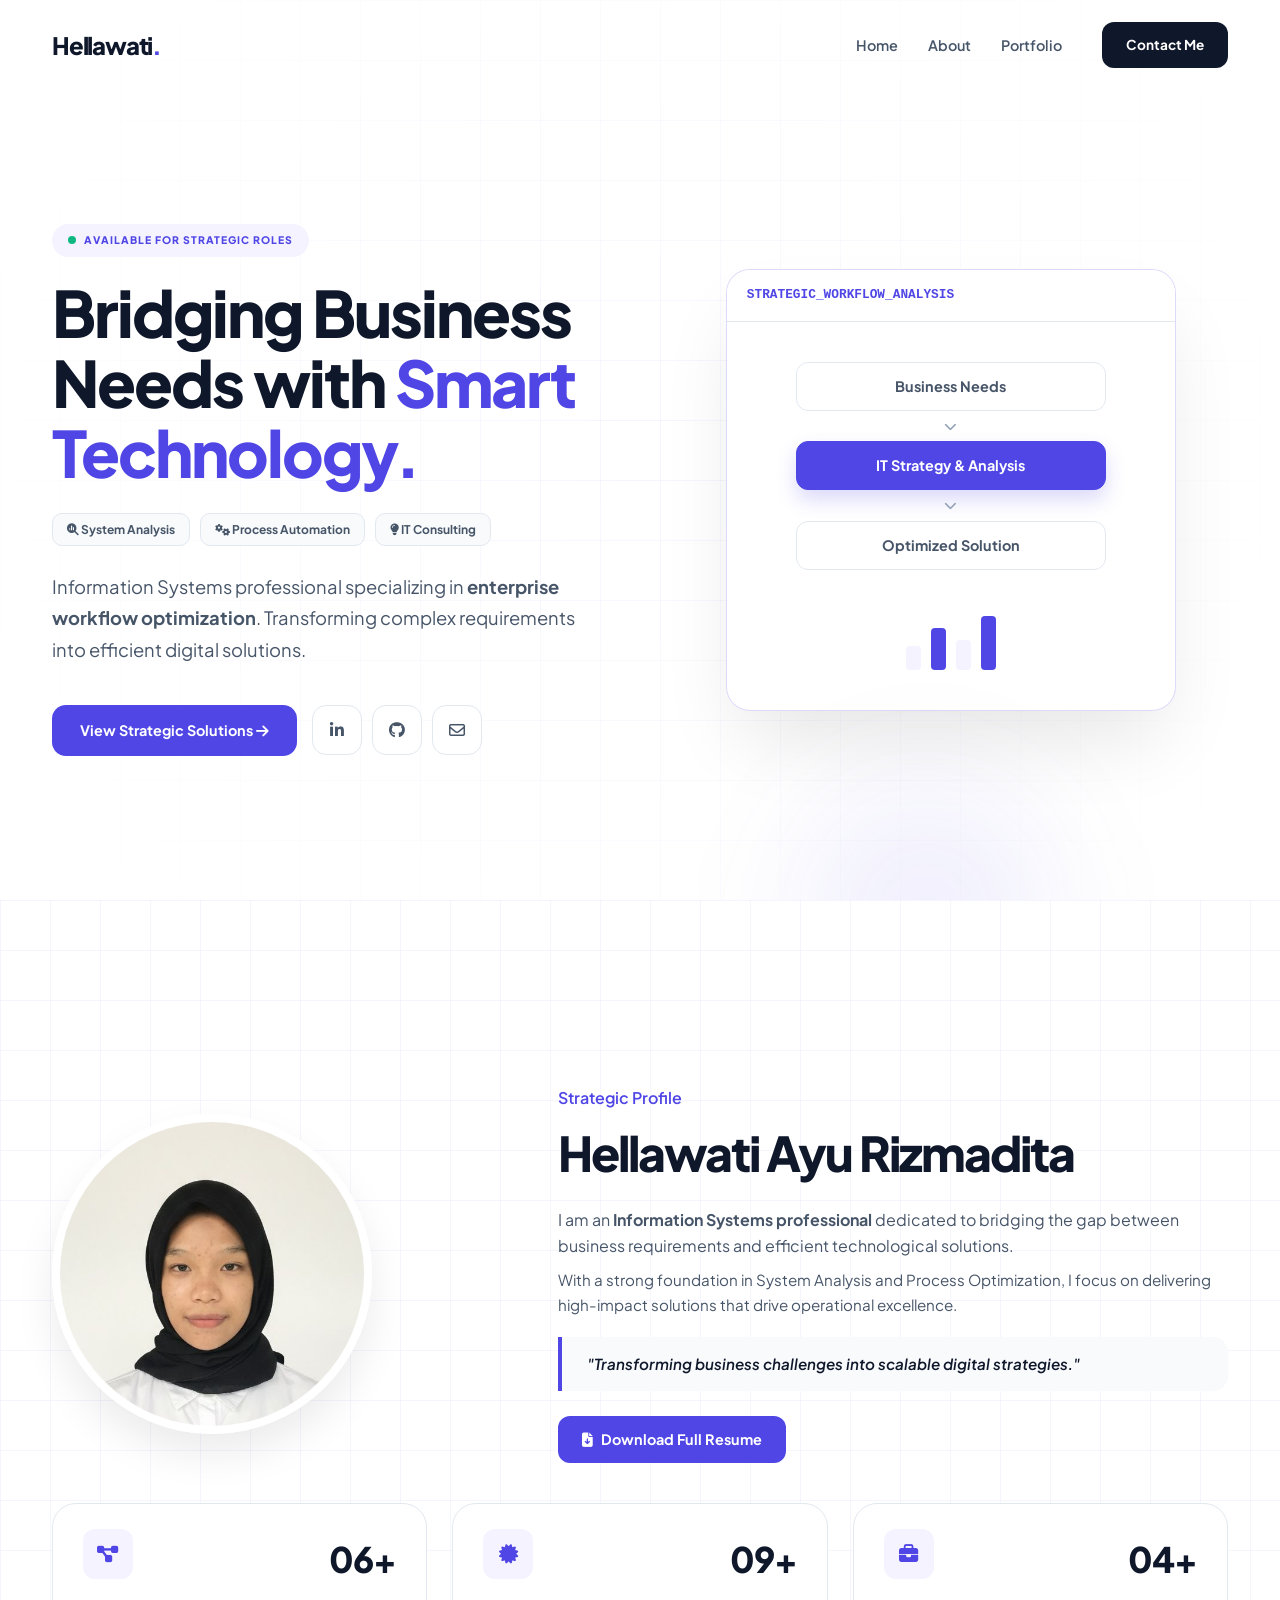
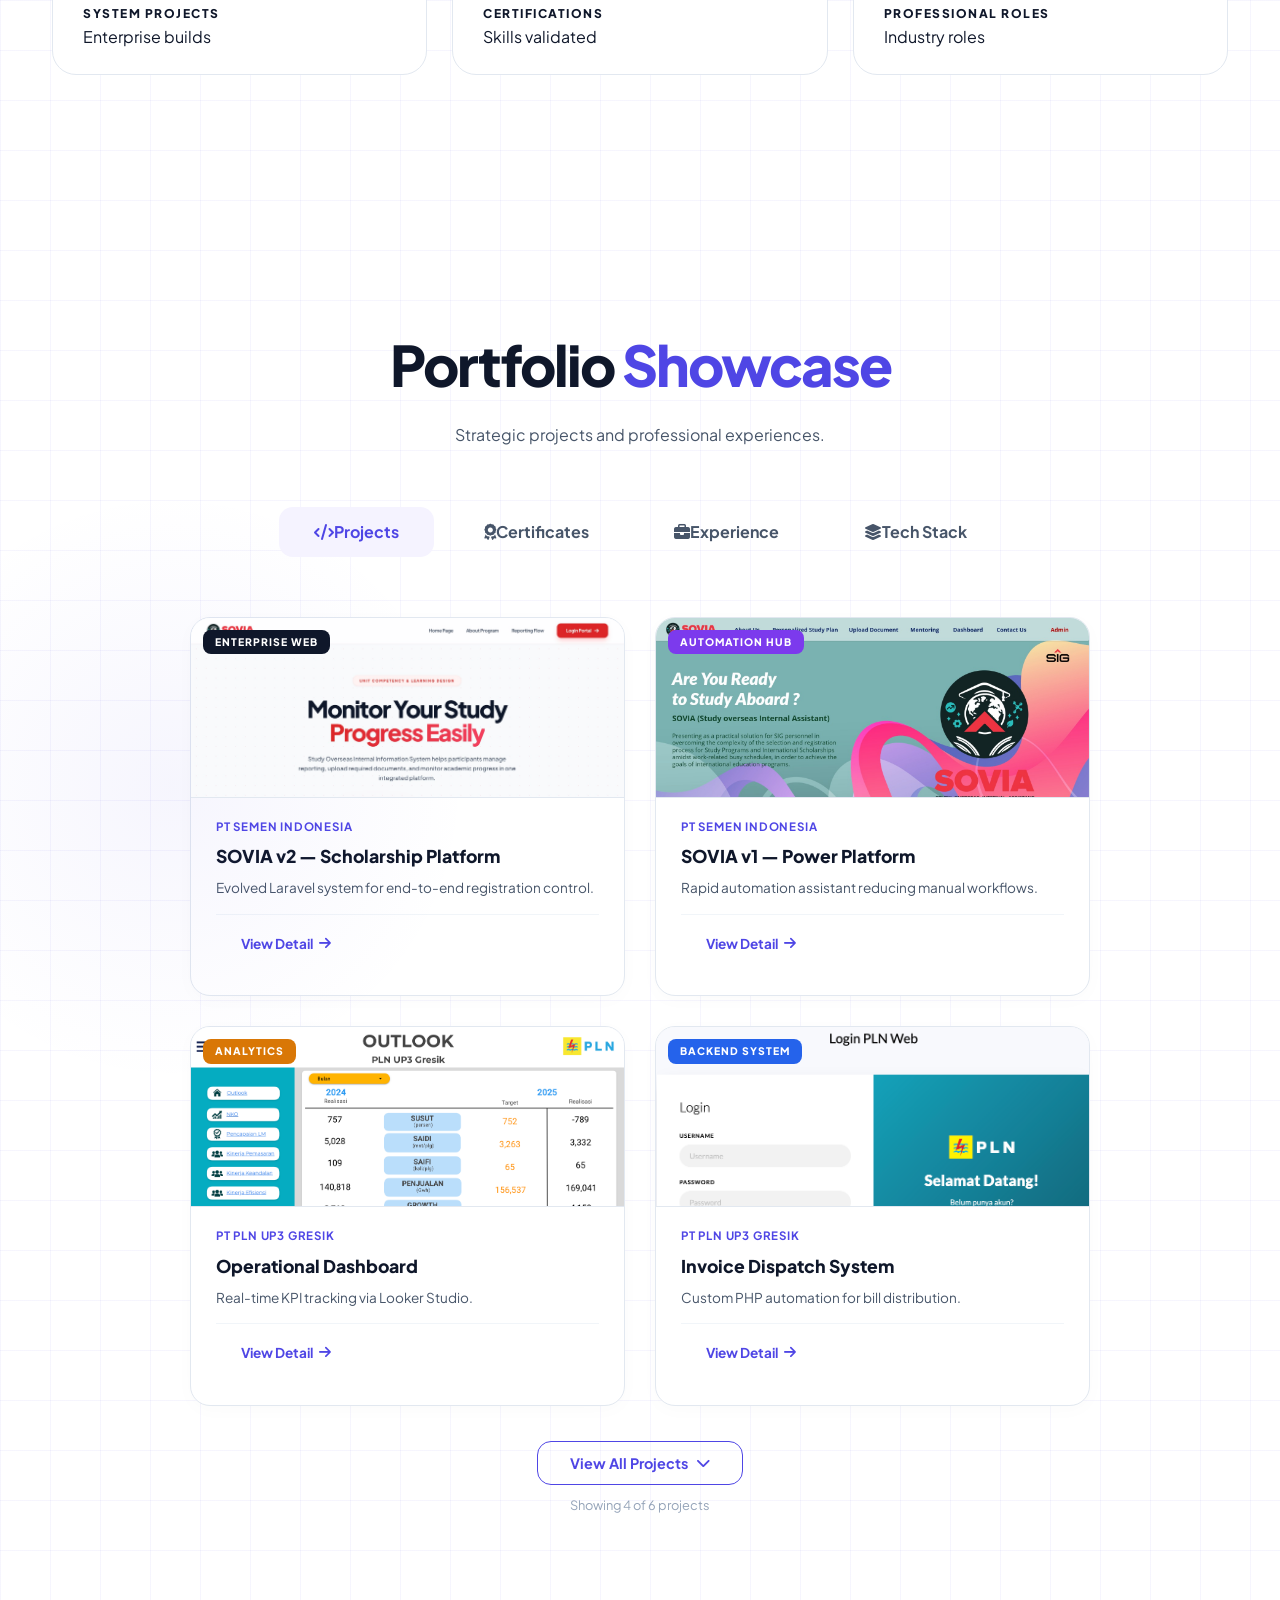
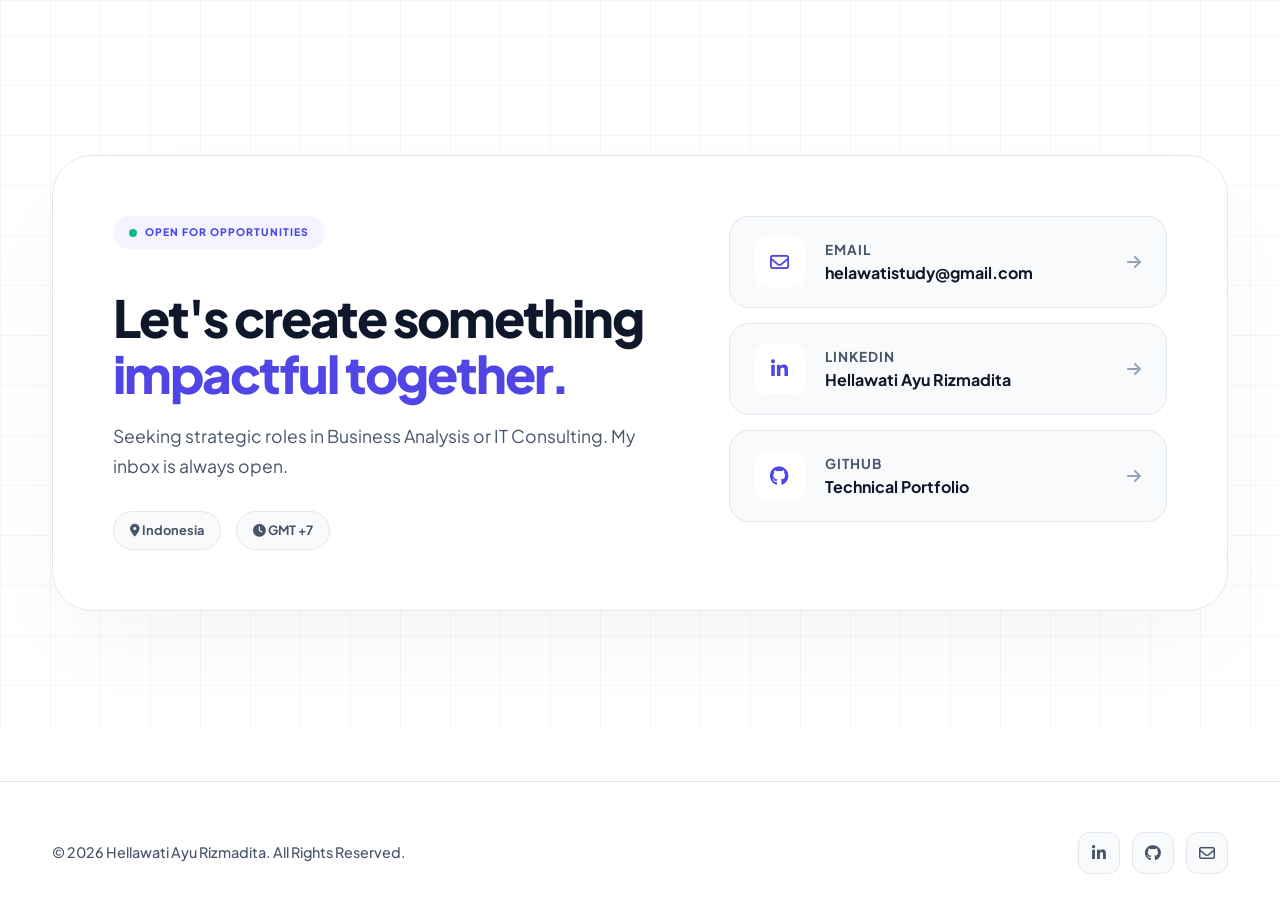
==== index.html @ 008c23f3 "Initial commit" ====
<!DOCTYPE html>
<html lang="en">
<head>
    <meta charset="UTF-8">
    <meta name="viewport" content="width=device-width, initial-scale=1.0">
    <title>Hellawati Ayu | Strategic IT Consultant & Business Analyst</title>
    <link href="https://fonts.googleapis.com/css2?family=Plus+Jakarta+Sans:wght@300;400;500;600;700;800&display=swap" rel="stylesheet">
    <link rel="stylesheet" href="style.css">
    <link rel="stylesheet" href="https://cdnjs.cloudflare.com/ajax/libs/font-awesome/6.4.0/css/all.min.css">
</head>
<body>

    <!-- Navigation -->
    <nav id="navbar">
        <div class="container nav-container">
            <div class="logo">Hellawati<span>.</span></div>
            <div class="nav-right">
                <ul class="nav-links">
                    <li><a href="#home">Home</a></li>
                    <li><a href="#about">About</a></li>
                    <li><a href="#projects">Portfolio</a></li>
                </ul>
                <a href="#contact" class="btn-nav">Contact Me</a>
            </div>
        </div>
    </nav>

    <!-- Hero Section -->
    <section class="hero grid-bg" id="home">
        <div class="container hero-grid">
            <div class="hero-left">
                <div class="hero-status">
                    <span class="status-dot"></span>
                    <span class="status-text">Available for Strategic Roles</span>
                </div>
                <h1 class="hero-title">Bridging Business Needs with <span>Smart Technology.</span></h1>
                <div class="tech-stack">
                    <span class="tech-tag"><i class="fa-solid fa-magnifying-glass-chart"></i> System Analysis</span>
                    <span class="tech-tag"><i class="fa-solid fa-gears"></i> Process Automation</span>
                    <span class="tech-tag"><i class="fa-solid fa-lightbulb"></i> IT Consulting</span>
                </div>
                <p class="hero-subtitle">
                    Information Systems professional specializing in <strong>enterprise workflow optimization</strong>. Transforming complex requirements into efficient digital solutions.
                </p>
                <div class="hero-actions-group">
                    <a href="#projects" class="btn-glow">View Strategic Solutions <i class="fa-solid fa-arrow-right"></i></a>
                    <div class="social-group">
                        <a href="https://linkedin.com/in/hellawatiar" target="_blank" class="social-box" title="LinkedIn"><i class="fa-brands fa-linkedin-in"></i></a>
                        <a href="https://github.com/hellaww" target="_blank" class="social-box" title="GitHub"><i class="fa-brands fa-github"></i></a>
                        <a href="mailto:helawatistudy@gmail.com" class="social-box" title="Email"><i class="fa-regular fa-envelope"></i></a>
                    </div>
                </div>
            </div>
            <div class="hero-right">
                <div class="analysis-mockup">
                    <div class="mockup-header"><div class="mockup-title">Strategic_Workflow_Analysis</div></div>
                    <div class="mockup-body">
                        <div class="process-flow">
                            <div class="flow-item"><span>Business Needs</span></div>
                            <div class="flow-arrow"><i class="fa-solid fa-chevron-down"></i></div>
                            <div class="flow-item highlight"><span>IT Strategy & Analysis</span></div>
                            <div class="flow-arrow"><i class="fa-solid fa-chevron-down"></i></div>
                            <div class="flow-item"><span>Optimized Solution</span></div>
                        </div>
                        <div class="mini-chart">
                            <div class="bar" style="height: 40%"></div><div class="bar" style="height: 70%"></div>
                            <div class="bar" style="height: 50%"></div><div class="bar" style="height: 90%"></div>
                        </div>
                    </div>
                </div>
                <div class="sphere-glow"></div>
            </div>
        </div>
    </section>

    <!-- About Section -->
    <section class="about-modern grid-bg" id="about">
        <div class="container">
            <div class="about-wrapper">
                <div class="about-visual reveal">
                    <div class="circle-frame"><img src="images/Foto Formal.jpg" alt="Hellawati Ayu"></div>
                </div>
                <div class="about-text-content reveal">
                    <h2 class="hello-label">Strategic Profile</h2>
                    <h1 class="name-display">Hellawati Ayu Rizmadita</h1>
                    <p class="bio-text">I am an <strong>Information Systems professional</strong> dedicated to bridging the gap between business requirements and efficient technological solutions.</p>
                    <p class="bio-text" style="margin-top: -10px; font-size: 0.95rem;">With a strong foundation in System Analysis and Process Optimization, I focus on delivering high-impact solutions that drive operational excellence.</p>
                    <div class="modern-quote"><p>"Transforming business challenges into scalable digital strategies."</p></div>
                    <div class="about-action-btns">
                        <a href="files/CV_Hellawati Ayu Rizmadita.pdf" class="btn-indigo" target="_blank"><i class="fa-solid fa-file-arrow-down"></i> Download Full Resume</a>
                    </div>
                </div>
            </div>
            <div class="achievements-grid reveal">
                <div class="achieve-card" onclick="location.href='#projects'"><div class="achieve-top"><div class="achieve-icon"><i class="fa-solid fa-diagram-project"></i></div><span class="achieve-val">06+</span></div><div class="achieve-info"><h4>SYSTEM PROJECTS</h4><p>Enterprise builds</p></div></div>
                <div class="achieve-card" onclick="switchTab(event, 'certificates-content'); location.href='#projects'"><div class="achieve-top"><div class="achieve-icon"><i class="fa-solid fa-certificate"></i></div><span class="achieve-val">09+</span></div><div class="achieve-info"><h4>CERTIFICATIONS</h4><p>Skills validated</p></div></div>
                <div class="achieve-card"><div class="achieve-top"><div class="achieve-icon"><i class="fa-solid fa-briefcase"></i></div><span class="achieve-val">04+</span></div><div class="achieve-info"><h4>PROFESSIONAL ROLES</h4><p>Industry roles</p></div></div>
            </div>
        </div>
    </section>

    <!-- Portfolio Section -->
    <section class="portfolio-showcase grid-bg" id="projects">
        <div class="container">
            <div class="showcase-header reveal">
                <h1 class="showcase-title">Portfolio <span>Showcase</span></h1>
                <p class="showcase-subtitle">Strategic projects and professional experiences.</p>
            </div>

            <!-- Tab Navigation (4 Boxes) -->
<div class="showcase-tabs reveal">
    <div class="tab-item active" onclick="switchTab(event, 'projects-content')">
        <div class="tab-box"><i class="fa-solid fa-code"></i><span>Projects</span></div>
    </div>
    <div class="tab-item" onclick="switchTab(event, 'certificates-content')">
        <div class="tab-box"><i class="fa-solid fa-award"></i><span>Certificates</span></div>
    </div>
    <div class="tab-item" onclick="switchTab(event, 'experience-content')">
        <div class="tab-box"><i class="fa-solid fa-briefcase"></i><span>Experience</span></div>
    </div>
    <!-- Tambahkan ini -->
    <div class="tab-item" onclick="switchTab(event, 'stack-content')">
        <div class="tab-box"><i class="fa-solid fa-layer-group"></i><span>Tech Stack</span></div>
    </div>
</div>

            <!-- Tab 1: Projects -->
            <div id="projects-content" class="tab-content active">
                <div class="projects-grid">
                    <!-- Project Cards -->
                    <div class="project-main-card">
                        <div class="project-preview"><img src="images/project-laravel.jpeg" alt="SOVIA"><div class="project-badge">ENTERPRISE WEB</div></div>
                        <div class="project-details"><span class="company">PT Semen Indonesia</span><h3 class="p-title">SOVIA v2 — Scholarship Platform</h3><p class="p-desc">Evolved Laravel system for end-to-end registration control.</p>
                        <div class="p-footer"><a href="sovia-v2-detail.html" class="live-link">View Detail <i class="fa-solid fa-arrow-right"></i></a></div></div>
                    </div>
                    <div class="project-main-card">
                        <div class="project-preview"><img src="images/project-power.jpeg" alt="SOVIA v1"><div class="project-badge purple">AUTOMATION HUB</div></div>
                        <div class="project-details"><span class="company">PT Semen Indonesia</span><h3 class="p-title">SOVIA v1 — Power Platform</h3><p class="p-desc">Rapid automation assistant reducing manual workflows.</p>
                        <div class="p-footer"><a href="sovia-v1-detail.html" class="live-link">View Detail <i class="fa-solid fa-arrow-right"></i></a></div></div>
                    </div>
                    <div class="project-main-card">
                        <div class="project-preview"><img src="images/Dashboard NKO PLN UP3 Gresik.png" alt="PLN"><div class="project-badge yellow">ANALYTICS</div></div>
                        <div class="project-details"><span class="company">PT PLN UP3 Gresik</span><h3 class="p-title">Operational Dashboard</h3><p class="p-desc">Real-time KPI tracking via Looker Studio.</p>
                        <div class="p-footer"><a href="pln-dashboard-detail.html" class="live-link">View Detail <i class="fa-solid fa-arrow-right"></i></a></div></div>
                    </div>
                    <div class="project-main-card">
                        <div class="project-preview"><img src="images/pln.png" alt="PLN"><div class="project-badge blue">BACKEND SYSTEM</div></div>
                        <div class="project-details"><span class="company">PT PLN UP3 Gresik</span><h3 class="p-title">Invoice Dispatch System</h3><p class="p-desc">Custom PHP automation for bill distribution.</p>
                        <div class="p-footer"><a href="pln-invoice-detail.html" class="live-link">View Detail <i class="fa-solid fa-arrow-right"></i></a></div></div>
                    </div>
                    <!-- Hidden Projects -->
                    <div class="project-main-card hidden-card">
                        <div class="project-preview"><img src="images/tokokesehatan.png" alt="HealthStore"><div class="project-badge green">E-COMMERCE</div></div>
                        <div class="project-details"><span class="company">Independent Project</span><h3 class="p-title">HealthStore Marketplace</h3><p class="p-desc">Integrated medical tools marketplace.</p>
                        <div class="p-footer"><a href="healthstore-detail.html" class="live-link">View Detail <i class="fa-solid fa-arrow-right"></i></a></div></div>
                    </div>
                    <div class="project-main-card hidden-card">
                        <div class="project-preview"><img src="images/UPAH.png" alt="UPAH"><div class="project-badge purple">UI/UX</div></div>
                        <div class="project-details"><span class="company">Personal Project</span><h3 class="p-title">UPAH — UMKM Platform</h3><p class="p-desc">Strategic digital solutions for local MSMEs.</p>
                        <div class="p-footer"><a href="upah-uiux-detail.html" class="live-link">View Detail <i class="fa-solid fa-arrow-right"></i></a></div></div>
                    </div>
                </div>
                <div class="see-more-wrapper">
                    <button class="btn-see-more" id="seeMoreBtn" onclick="toggleSeeMore()">
                        <span id="seeMoreLabel">View All Projects</span> <i class="fa-solid fa-chevron-down"></i>
                    </button>
                    <p class="cards-counter" id="cardsCounter">Showing 4 of 6 projects</p>
                </div>
            </div>

            <!-- Tab 2: Certificates -->
            <div id="certificates-content" class="tab-content">
                <div class="cert-grid">
                    <!-- 1. Asdos -->
        <div class="cert-card">
            <div class="cert-img-container" onclick="openCertModal(this)">
                <img src="images/asdos.png" alt="Assistant Lecturer Certificate">
                <div class="cert-overlay">
                    <div class="overlay-content">
                        <i class="fa-solid fa-expand"></i>
                        <span>View Certificate</span>
                    </div>
                </div>
            </div>
        </div>

        <!-- 2. SIG -->
        <div class="cert-card">
            <div class="cert-img-container" onclick="openCertModal(this)">
                <img src="images/magenta sig.png" alt="SIG Internship Certificate">
                <div class="cert-overlay">
                    <div class="overlay-content">
                        <i class="fa-solid fa-expand"></i>
                        <span>View Certificate</span>
                    </div>
                </div>
            </div>
        </div>

        <!-- 3. PLN -->
        <div class="cert-card">
            <div class="cert-img-container" onclick="openCertModal(this)">
                <img src="images/magang pln.png" alt="PLN Internship Certificate">
                <div class="cert-overlay">
                    <div class="overlay-content">
                        <i class="fa-solid fa-expand"></i>
                        <span>View Certificate</span>
                    </div>
                </div>
            </div>
        </div>

        <!-- --- HIDDEN CERTS (Start from 4 to 12) --- -->

        <div class="cert-card cert-hidden">
            <div class="cert-img-container" onclick="openCertModal(this)">
                <img src="images/sertifikat ibm 1.png" alt="IBM Certificate 1">
                <div class="cert-overlay"><div class="overlay-content"><i class="fa-solid fa-expand"></i><span>View Certificate</span></div></div>
            </div>
        </div>

        <div class="cert-card cert-hidden">
            <div class="cert-img-container" onclick="openCertModal(this)">
                <img src="images/sertifikat ibm 2.png" alt="IBM Certificate 2">
                <div class="cert-overlay"><div class="overlay-content"><i class="fa-solid fa-expand"></i><span>View Certificate</span></div></div>
            </div>
        </div>

        <div class="cert-card cert-hidden">
            <div class="cert-img-container" onclick="openCertModal(this)">
                <img src="images/sertifikat ibm 3.png" alt="IBM Certificate 3">
                <div class="cert-overlay"><div class="overlay-content"><i class="fa-solid fa-expand"></i><span>View Certificate</span></div></div>
            </div>
        </div>

        <div class="cert-card cert-hidden">
            <div class="cert-img-container" onclick="openCertModal(this)">
                <img src="images/sertifikat ibm 4.png" alt="IBM Certificate 4">
                <div class="cert-overlay"><div class="overlay-content"><i class="fa-solid fa-expand"></i><span>View Certificate</span></div></div>
            </div>
        </div>

        <div class="cert-card cert-hidden">
            <div class="cert-img-container" onclick="openCertModal(this)">
                <img src="images/sertifikat ibm 5.png" alt="IBM Certificate 5">
                <div class="cert-overlay"><div class="overlay-content"><i class="fa-solid fa-expand"></i><span>View Certificate</span></div></div>
            </div>
        </div>

        <div class="cert-card cert-hidden">
            <div class="cert-img-container" onclick="openCertModal(this)">
                <img src="images/sertifikat ibm 6.png" alt="IBM Certificate 6">
                <div class="cert-overlay"><div class="overlay-content"><i class="fa-solid fa-expand"></i><span>View Certificate</span></div></div>
            </div>
        </div>

        <div class="cert-card cert-hidden">
            <div class="cert-img-container" onclick="openCertModal(this)">
                <img src="images/sertifikat 7.png" alt="Professional Certificate 7">
                <div class="cert-overlay"><div class="overlay-content"><i class="fa-solid fa-expand"></i><span>View Certificate</span></div></div>
            </div>
        </div>

        <div class="cert-card cert-hidden">
            <div class="cert-img-container" onclick="openCertModal(this)">
                <img src="images/sertifikat 8.png" alt="Professional Certificate 8">
                <div class="cert-overlay"><div class="overlay-content"><i class="fa-solid fa-expand"></i><span>View Certificate</span></div></div>
            </div>
        </div>

        <div class="cert-card cert-hidden">
            <div class="cert-img-container" onclick="openCertModal(this)">
                <img src="images/sertifikat 9.png" alt="Professional Certificate 9">
                <div class="cert-overlay"><div class="overlay-content"><i class="fa-solid fa-expand"></i><span>View Certificate</span></div></div>
            </div>
        </div>

    </div>
                <div class="see-more-wrapper">
                    <button class="btn-see-more" id="certSeeMoreBtn" onclick="toggleCertificates()">
                        <span id="certSeeMoreLabel">View All Certificates</span> <i class="fa-solid fa-chevron-down"></i>
                    </button>
                    <p class="cards-counter">Showing 3 of 12 certificates</p>
                </div>
            </div>

            <!-- Tab 3: Experience -->
            <div id="experience-content" class="tab-content">
                <div class="exp-strategic-wrapper">
                    <!-- Exp 1 -->
                    <div class="exp-strategic-item">
                        <div class="exp-left-meta"><span class="exp-year-tag">2024 — 2026</span><div class="exp-status-pill">Chief Role</div></div>
                        <div class="exp-right-card">
                            <h3 class="exp-title-main">Chief Marketing Officer</h3>
                            <p class="exp-subtitle-sub">Aerare Parfume · Strategic Marketing</p>
                            <p class="exp-desc-p">Orchestrating end-to-end marketing ecosystems and promotional synergy.</p>
                            <div class="exp-grid-gallery">
                                <div class="grid-img-wrap" onclick="openCertModal(this)"><img src="images/aerare 1.jpeg"></div>
                                <div class="grid-img-wrap" onclick="openCertModal(this)"><img src="images/aerare 2.jpeg"></div>
                                <div class="grid-img-wrap exp-hidden" onclick="openCertModal(this)"><img src="images/aerare 3.jpeg"></div>
                                <div class="grid-img-wrap exp-hidden" onclick="openCertModal(this)"><img src="images/aerare 4.jpeg"></div>
                                <div class="grid-more-link" onclick="event.stopPropagation(); toggleExpGallery(this)"><span class="more-label">+ 2 More</span></div>
                            </div>
                        </div>
                    </div>
                    <!-- Exp 2: PT PLN (Persero) -->
                    <div class="exp-strategic-item reveal">
                        <div class="exp-left-meta">
                            <span class="exp-year-tag">Feb — Jun 2025</span>
                            <div class="exp-status-pill">Internship</div>
                        </div>
                        <div class="exp-right-card">
                            <div class="exp-card-header">
                                <h3 class="exp-title-main">Full-stack Developer</h3>
                                <p class="exp-subtitle-sub" style="color: #d97706;">PT PLN (Persero) UP3 Gresik</p>
                            </div>
                            <div class="exp-card-body">
                                <!-- Deskripsi ditingkatkan kualitasnya sesuai LinkedIn -->
                                <p class="exp-desc-p">
                                    Developed and maintained dynamic performance dashboards using <strong>Looker Studio</strong>, transforming operational data into real-time insights to support management decision-making. 
                                    Designed integrated customer service solutions via <strong>Web and Android platforms</strong> to enhance service accessibility and user experience.
                                </p>
                                
                                <div class="exp-grid-gallery">
                                    <!-- Image 1: Dashboard -->
                                    <div class="grid-img-wrap" onclick="openCertModal(this)">
                                        <img src="images/pln 1.jpeg" alt="PLN Dashboard Analysis">
                                    </div>
                                    <!-- Image 2: Web App -->
                                    <div class="grid-img-wrap" onclick="openCertModal(this)">
                                        <img src="images/pln 2.jpeg" alt="PLN Customer Service Web">
                                    </div>
                                    <!-- Image 3: Web App -->
                                    <div class="grid-img-wrap" onclick="openCertModal(this)">
                                        <img src="images/pln 3.jpeg" alt="PLN Customer Service Web">
                                    </div>
                                    <!-- Image 4: Web App -->
                                    <div class="grid-img-wrap" onclick="openCertModal(this)">
                                        <img src="images/pln 4.jpeg" alt="PLN Customer Service Web">
                                    </div>
                                    <!-- Jika ada foto sertifikat magang PLN, tambahkan di sini -->
                                    <div class="grid-img-wrap" onclick="openCertModal(this)">
                                        <img src="images/magang pln.png" alt="PLN Internship Certificate">
                                    </div>
                                </div>
                            </div>
                        </div>
                    </div>
<!-- Exp 3: PT Semen Indonesia (Persero) Tbk -->
<div class="exp-strategic-item reveal">
    <div class="exp-left-meta">
        <span class="exp-year-tag">Aug 2024 — Jan 2025</span>
        <div class="exp-status-pill">Internship</div>
    </div>
    <div class="exp-right-card">
        <div class="exp-card-header">
            <h3 class="exp-title-main">Learning Development Adm</h3>
            <p class="exp-subtitle-sub" style="color: #be185d;">PT Semen Indonesia (Persero) Tbk</p>
        </div>
        <div class="exp-card-body">
            <p class="exp-desc-p">
                Architected and deployed the <strong>SOVIA (Scholarship Management)</strong> application from scratch using the Microsoft Power Platform. 
                Successfully digitized manual scholarship processes by implementing automated approval workflows via <strong>Power Automate & SharePoint</strong>, ensuring high data accuracy and consistency for corporate strategic projects.
            </p>
            
            <div class="exp-grid-gallery">
                <!-- Image 1: Dokumentasi Kerja 1 -->
                <div class="grid-img-wrap" onclick="openCertModal(this)">
                    <img src="images/sig 1.jpeg" alt="SIG Project Documentation">
                </div>
                <!-- Image 2: Dokumentasi Kerja 2 -->
                <div class="grid-img-wrap" onclick="openCertModal(this)">
                    <img src="images/sig 2.jpeg" alt="SIG Workflow Analysis">
                </div>
                <!-- Image 3: Dokumentasi Kerja 3 -->
                <div class="grid-img-wrap" onclick="openCertModal(this)">
                    <img src="images/sig 3.jpeg" alt="SIG Application Interface">
                </div>
                <!-- Image 4: Sertifikat Magang SIG -->
                <div class="grid-img-wrap" onclick="openCertModal(this)">
                    <img src="images/magenta sig.png" alt="SIG Internship Certificate">
                </div>
            </div>
        </div>
    </div>
</div>
<!-- Exp 4: Showroom Habilillah -->
        <div class="exp-strategic-item reveal">
            <div class="exp-left-meta">
                <span class="exp-year-tag">Aug 2023 — Jan 2025</span>
                <div class="exp-status-pill">Strategic Marketing</div>
            </div>
            <div class="exp-right-card">
                <div class="exp-card-header">
                    <h3 class="exp-title-main">Social Media Specialist</h3>
                    <p class="exp-subtitle-sub" style="color: #475569;">Showroom Habilillah · Hybrid</p>
                </div>
                <div class="exp-card-body">
                    <p class="exp-desc-p">
                        Leveraged behavioral analytics to conduct thorough customer need assessments, identifying emerging market trends to drive targeted content strategies. 
                        Successfully increased social media engagement by 30% and improved customer retention by 20% through data-driven digital initiatives.
                    </p>
                </div>
            </div>
        </div>

        <!-- Exp 5: UPN "Veteran" Jawa Timur -->
        <div class="exp-strategic-item reveal">
            <div class="exp-left-meta">
                <span class="exp-year-tag">Jan — Feb 2024</span>
                <div class="exp-status-pill">Academic Role</div>
            </div>
            <div class="exp-right-card">
                <div class="exp-card-header">
                    <h3 class="exp-title-main">Assistant Lecturer</h3>
                    <p class="exp-subtitle-sub" style="color: #4f46e5;">UPN "Veteran" Jawa Timur</p>
                </div>
                <div class="exp-card-body">
                    <p class="exp-desc-p">
                        Mentored undergraduate students in mastering core programming logic and algorithms. Performed rigorous code auditing resulting in a 30% increase in student code reliability.
                    </p>
                    <div class="exp-grid-gallery">
                        <div class="grid-img-wrap" onclick="openCertModal(this)"><img src="images/asdos.png"></div>
                    </div>
                </div>
            </div>
        </div>
    </div> <!-- Penutup exp-strategic-wrapper -->
</div> <!-- Penutup experience-content -->

<!-- Tab 4: Tech Stack (HAPUS KATA REVEAL DI SINI) -->
<div id="stack-content" class="tab-content">
    <div class="achievements-grid">
        <div class="achieve-card">
            <div class="achieve-icon"><i class="fa-solid fa-bolt"></i></div>
            <div class="achieve-info">
                <h4>Power Platform</h4>
                <p>Power Apps, Power Automate, SharePoint</p>
            </div>
        </div>
        <div class="achieve-card">
            <div class="achieve-icon"><i class="fa-solid fa-chart-pie"></i></div>
            <div class="achieve-info">
                <h4>Visualization</h4>
                <p>Looker Studio & Power BI</p>
            </div>
        </div>
        <div class="achieve-card">
            <div class="achieve-icon"><i class="fa-solid fa-code"></i></div>
            <div class="achieve-info">
                <h4>Web Development</h4>
                <p>Laravel, PHP, HTML, CSS</p>
            </div>
        </div>
        <div class="achieve-card">
            <div class="achieve-icon"><i class="fa-solid fa-screwdriver-wrench"></i></div>
            <div class="achieve-info">
                <h4>Strategic Tools</h4>
                <p>Figma, VS Code, Android Studio</p>
            </div>
        </div>
    </div>
</div>
    </section>

    <!-- Contact Section -->
<section class="contact-section grid-bg" id="contact">
    <div class="container">
        <div class="contact-wrapper-modern reveal">
            <div class="contact-info-side">
                <div class="hero-status"><span class="status-dot"></span><span class="status-text">Open for Opportunities</span></div>
                <h2 class="contact-heading">Let's create something <br><span>impactful together.</span></h2>
                <p class="contact-subtext">Seeking strategic roles in Business Analysis or IT Consulting. My inbox is always open.</p>
                <div class="contact-pills">
                    <span class="tag-pill"><i class="fa-solid fa-location-dot"></i> Indonesia</span>
                    <span class="tag-pill"><i class="fa-solid fa-clock"></i> GMT +7</span>
                </div>
            </div>
            <div class="contact-links-side">
                <div class="contact-method-card">
                    <!-- Email -->
                    <a href="mailto:helawatistudy@gmail.com" class="method-item">
                        <div class="method-icon"><i class="fa-regular fa-envelope"></i></div>
                        <div class="method-text">
                            <h4>Email</h4>
                            <span>helawatistudy@gmail.com</span>
                        </div>
                        <i class="fa-solid fa-arrow-right arrow-move"></i>
                    </a>

                    <!-- LinkedIn -->
                    <a href="https://linkedin.com/in/hellawatiar" target="_blank" class="method-item">
                        <div class="method-icon"><i class="fa-brands fa-linkedin-in"></i></div>
                        <div class="method-text">
                            <h4>LinkedIn</h4>
                            <span>Hellawati Ayu Rizmadita</span>
                        </div>
                        <i class="fa-solid fa-arrow-right arrow-move"></i>
                    </a>

                    <!-- GitHub (TAMBAHAN BARU) -->
                    <a href="https://github.com/hellaww" target="_blank" class="method-item">
                        <div class="method-icon"><i class="fa-brands fa-github"></i></div>
                        <div class="method-text">
                            <h4>GitHub</h4>
                            <span>Technical Portfolio</span>
                        </div>
                        <i class="fa-solid fa-arrow-right arrow-move"></i>
                    </a>
                </div>
            </div>
        </div>
    </div>
</section>

    <footer>
    <div class="container footer-wrap">
        <p>&copy; 2026 Hellawati Ayu Rizmadita. All Rights Reserved.</p>
        
        <div class="footer-socials">
            <a href="https://linkedin.com/in/hellawatiar" target="_blank" title="LinkedIn">
                <i class="fa-brands fa-linkedin-in"></i>
            </a>
            <a href="https://github.com/hellaww" target="_blank" title="GitHub">
                <i class="fa-brands fa-github"></i>
            </a>
            <a href="mailto:helawatistudy@gmail.com" title="Email">
                <i class="fa-regular fa-envelope"></i>
            </a>
        </div>
    </div>
</footer>

    <!-- Final Slider Modal -->
<div id="certModal" class="modal-overlay">
    <!-- Tombol Close di Pojok Kanan Atas -->
    <button class="modal-close-btn" onclick="closeCertModal()">
        <i class="fa-solid fa-times"></i>
    </button>

    <div class="modal-wrapper">
        <!-- Area Gambar Utama -->
        <div class="modal-main-view">
            <img id="modalImg" src="" alt="Portfolio View">
        </div>

        <!-- Navigasi & Indikator (Di bawah gambar) -->
        <div class="modal-controls">
            <button class="m-nav-btn" onclick="changeSlide(-1)">
                <i class="fa-solid fa-arrow-left"></i>
            </button>
            
            <div id="modalDots" class="m-dots-container"></div>
            
            <button class="m-nav-btn next-btn" onclick="changeSlide(1)">
                <i class="fa-solid fa-arrow-right"></i>
            </button>
        </div>
    </div>
</div>

    <script>
        /// --- 1. GLOBAL REVEAL ---
const observer = new IntersectionObserver((entries) => {
    entries.forEach(e => { if (e.isIntersecting) e.target.classList.add('active'); });
}, { threshold: 0.1 });
document.querySelectorAll('.reveal').forEach(el => observer.observe(el));

// --- 2. NAVBAR SCROLL ---
window.addEventListener('scroll', () => {
    document.getElementById('navbar').classList.toggle('scrolled', window.scrollY > 50);
});

function switchTab(event, tabId) {
    // 1. Sembunyikan semua tab content
    const contents = document.querySelectorAll('.tab-content');
    contents.forEach(content => {
        content.classList.remove('active');
        content.style.display = 'none'; // Paksa sembunyi
    });

    // 2. Hilangkan status active di semua tombol tab
    const tabs = document.querySelectorAll('.tab-item');
    tabs.forEach(tab => {
        tab.classList.remove('active');
    });

    // 3. Tampilkan ID yang dituju
    const target = document.getElementById(tabId);
    if (target) {
        target.classList.add('active');
        target.style.display = 'block'; // Paksa tampil
    }

    // 4. Aktifkan tombol yang diklik
    event.currentTarget.classList.add('active');
}
// --- 4. SEE MORE PROJECTS (MEMPERBAIKI ERROR UPAH TIDAK MUNCUL) ---
let pExpanded = false;
function toggleSeeMore() {
    pExpanded = !pExpanded;
    // Cari SEMUA hidden card, bukan cuma satu
    const hiddenCards = document.querySelectorAll('.project-main-card.hidden-card');
    hiddenCards.forEach(card => card.classList.toggle('visible', pExpanded));
    
    document.getElementById('seeMoreLabel').textContent = pExpanded ? 'Show Less' : 'View All Projects';
    document.getElementById('cardsCounter').textContent = `Showing ${pExpanded ? 6 : 4} of 6 projects`;
}

// --- 5. SEE MORE CERTIFICATES ---
let cExpanded = false;
function toggleCertificates() {
    cExpanded = !cExpanded;
    const hiddenCerts = document.querySelectorAll('.cert-hidden');
    hiddenCerts.forEach(c => c.classList.toggle('show-all', cExpanded));
    
    document.getElementById('certSeeMoreLabel').textContent = cExpanded ? 'Show Less' : 'View All Certificates';
    document.querySelector('#certificates-content .cards-counter').textContent = `Showing ${cExpanded ? 9 : 3} of 12 certificates`;
}

// --- 6. MODAL SLIDER LOGIC ---
let gallery = [];
let curIdx = 0;

function openCertModal(el) {
    const modal = document.getElementById('certModal');
    // Cari kontainer terdekat agar foto tidak bercampur antargrup
    const container = el.closest('.exp-slider-track, .cert-grid, .exp-grid-gallery');
    const imgs = Array.from(container.querySelectorAll('img'));
    
    gallery = imgs.map(i => i.src);
    const clickedSrc = el.tagName === 'IMG' ? el.src : el.querySelector('img').src;
    curIdx = gallery.indexOf(clickedSrc);
    
    modal.style.display = 'flex';
    updateModalView();
    document.body.style.overflow = 'hidden';
}

function updateModalView() {
    document.getElementById('modalImg').src = gallery[curIdx];
    const dots = document.getElementById('modalDots');
    dots.innerHTML = '';
    gallery.forEach((_, i) => {
        const d = document.createElement('div');
        d.className = `m-dot ${i === curIdx ? 'active' : ''}`;
        d.onclick = (e) => { e.stopPropagation(); curIdx = i; updateModalView(); };
        dots.appendChild(d);
    });
}

function changeSlide(n) {
    curIdx = (curIdx + n + gallery.length) % gallery.length;
    updateModalView();
}

function closeCertModal() {
    document.getElementById('certModal').style.display = 'none';
    document.body.style.overflow = 'auto';
}

// Tutup modal jika klik area hitam
document.getElementById('certModal').onclick = function(e) { if (e.target === this) closeCertModal(); };

function toggleExpGallery(btn) {
    // 1. Cari kontainer galeri terdekat
    const gallery = btn.closest('.exp-grid-gallery');
    // 2. Cari semua gambar yang punya class exp-hidden di dalam galeri ini saja
    const hiddenImages = gallery.querySelectorAll('.exp-hidden');
    const label = btn.querySelector('.more-label');
    
    // 3. Cek apakah saat ini sedang terbuka
    const isExpanded = btn.classList.toggle('active');

    if (isExpanded) {
        // MUNCULKAN GAMBAR
        hiddenImages.forEach(img => {
            img.style.display = 'block'; // Paksa tampil dulu
            setTimeout(() => img.classList.add('show-img'), 10); // Jalankan animasi
        });
        label.textContent = "Show Less";
    } else {
        // SEMBUNYIKAN KEMBALI
        hiddenImages.forEach(img => {
            img.classList.remove('show-img');
            img.style.display = 'none';
        });
        label.textContent = "+ 2 More";
    }
}
    </script>
</body>
</html>
---- style.css ----
/* ==========================================================================
   1. CORE VARIABLES & RESET
   ========================================================================== */
:root {
    --bg-white: #ffffff;
    --bg-subtle: #f8fafc;
    --primary: #4f46e5;
    --primary-light: #f5f3ff;
    --text-main: #0f172a;
    --text-muted: #475569;
    --text-light: #94a3b8;
    --border: #e2e8f0;
    --indigo-glow: rgba(79, 70, 229, 0.1);
    --grid-pattern: linear-gradient(rgba(79, 70, 229, 0.05) 1.5px, transparent 1px),
                    linear-gradient(90deg, rgba(79, 70, 229, 0.05) 1.5px, transparent 1px);
}

* {
    margin: 0; padding: 0; box-sizing: border-box;
    font-family: 'Plus Jakarta Sans', sans-serif;
    -webkit-font-smoothing: antialiased;
}

html { scroll-behavior: smooth; }

body {
    background-color: var(--bg-white);
    color: var(--text-main);
    overflow-x: hidden;
    line-height: 1.6;
}

.container { max-width: 1240px; margin: 0 auto; padding: 0 2rem; }

@keyframes fadeInUp {
    from { opacity: 0; transform: translateY(30px); }
    to { opacity: 1; transform: translateY(0); }
}

.reveal { opacity: 0; transition: all 0.8s cubic-bezier(0.2, 0.8, 0.2, 1); }
.reveal.active { opacity: 1; transform: translateY(0); }

/* ==========================================================================
   2. NAVIGATION
   ========================================================================== */
nav {
    position: fixed; top: 0; width: 100%; height: 90px;
    display: flex; align-items: center; z-index: 1000;
    transition: all 0.3s ease;
}

nav.scrolled {
    background: rgba(255, 255, 255, 0.8);
    backdrop-filter: blur(20px);
    height: 70px;
    border-bottom: 1px solid var(--border);
}

.nav-container { display: flex; justify-content: space-between; align-items: center; width: 100%; }
.logo { font-size: 1.5rem; font-weight: 800; letter-spacing: -1.2px; color: var(--text-main); text-decoration: none; }
.logo span { color: var(--primary); }

.nav-right { display: flex; align-items: center; gap: 40px; }
.nav-links { display: flex; list-style: none; gap: 30px; align-items: center; }
.nav-links a { text-decoration: none; color: var(--text-muted); font-weight: 600; font-size: 0.9rem; transition: 0.3s; }
.nav-links a:hover { color: var(--primary); }

.btn-nav {
    background: var(--text-main); color: white; text-decoration: none;
    padding: 12px 24px; border-radius: 12px; font-weight: 700; font-size: 0.85rem;
}

/* ==========================================================================
   3. HERO SECTION
   ========================================================================== */
.hero {
    height: 100vh; width: 100%;
    display: flex; align-items: center; justify-content: center;
    position: relative; padding-top: 80px;
    background-color: #ffffff; background-image: var(--grid-pattern);
    background-size: 60px 60px; overflow: hidden;
}

.hero::before {
    content: ""; position: absolute; top: 0; left: 0; right: 0; bottom: 0;
    background: radial-gradient(circle at center, transparent 0%, white 90%);
    pointer-events: none; z-index: 1;
}

.hero-grid { position: relative; z-index: 2; display: grid; grid-template-columns: 1.1fr 0.9fr; align-items: center; gap: 60px; width: 100%; }

.hero-status { display: inline-flex; align-items: center; gap: 8px; padding: 8px 16px; background: #f5f3ff; border-radius: 50px; margin-bottom: 20px; }
.status-dot { width: 8px; height: 8px; background: #10b981; border-radius: 50%; }
.status-text { font-size: 0.65rem; font-weight: 800; color: var(--primary); text-transform: uppercase; letter-spacing: 1px; }

.hero-title { font-size: 4.2rem; font-weight: 800; line-height: 1.0; letter-spacing: -3px; color: var(--text-main); margin-bottom: 20px; }
.hero-title span { color: var(--primary); }

.tech-stack { display: flex; flex-wrap: wrap; gap: 10px; margin-bottom: 25px; }
.tech-tag { padding: 6px 14px; border-radius: 10px; border: 1px solid var(--border); font-size: 0.75rem; font-weight: 700; color: var(--text-muted); background: #f8fafc; }

.hero-subtitle { font-size: 1.1rem; color: var(--text-muted); max-width: 540px; line-height: 1.7; margin-bottom: 35px; }

.hero-actions-group { display: flex; align-items: center; gap: 15px; }
.btn-glow { padding: 14px 28px; background: var(--primary); color: white; text-decoration: none; border-radius: 14px; font-weight: 700; font-size: 0.9rem; transition: 0.3s; }
.btn-glow-outline { padding: 14px 28px; border: 1px solid var(--border); color: var(--text-main); text-decoration: none; border-radius: 14px; font-weight: 700; font-size: 0.9rem; transition: 0.3s; }
.btn-glow:hover { transform: translateY(-3px); box-shadow: 0 10px 25px rgba(79, 70, 229, 0.3); }

.social-group { display: flex; gap: 10px; }
.social-box { width: 50px; height: 50px; border: 1px solid var(--border); border-radius: 14px; display: flex; align-items: center; justify-content: center; color: var(--text-muted); text-decoration: none; transition: 0.3s; background: white; }
.social-box:hover { border-color: var(--primary); color: var(--primary); background: #f5f3ff; transform: translateY(-3px); }

/* ==========================================================================
   4. ABOUT SECTION
   ========================================================================== */
.about-modern {
    height: 100vh; display: flex; align-items: center; justify-content: center;
    position: relative; overflow: hidden;
    background-color: var(--bg-white); background-image: var(--grid-pattern);
    background-size: 50px 50px; padding-top: 60px;
}

.about-wrapper { display: grid; grid-template-columns: 0.8fr 1.2fr; gap: 60px; align-items: center; margin-bottom: 40px; }

.circle-frame { width: 320px; height: 320px; border-radius: 50%; overflow: hidden; border: 8px solid white; box-shadow: 0 20px 40px rgba(0, 0, 0, 0.08); position: relative; z-index: 2; }
.circle-frame img { width: 100%; height: 100%; object-fit: cover; }

.name-display { font-size: 3rem; font-weight: 800; color: var(--text-main); margin-bottom: 15px; letter-spacing: -2px; }
.bio-text { font-size: 1rem; color: var(--text-muted); line-height: 1.6; margin-bottom: 20px; }

.modern-quote { background: #f8fafc; border-left: 4px solid var(--primary); padding: 15px 25px; border-radius: 0 15px 15px 0; margin-bottom: 25px; }
.modern-quote p { font-style: italic; color: var(--text-main); font-size: 0.95rem; font-weight: 600; }

.achievements-grid { display: grid; grid-template-columns: repeat(3, 1fr); gap: 25px; width: 100%; }
.achieve-card { background: white; border: 1px solid var(--border); padding: 25px 30px; border-radius: 24px; transition: 0.4s; cursor: pointer; }
.achieve-icon { width: 50px; height: 50px; background: #f5f3ff; color: var(--primary); border-radius: 12px; display: flex; align-items: center; justify-content: center; font-size: 1.2rem; margin-bottom: 10px; }
.achieve-val { font-size: 2.2rem; font-weight: 800; color: var(--text-main); letter-spacing: -1px; }
.achieve-info h4 { font-size: 0.75rem; font-weight: 800; text-transform: uppercase; letter-spacing: 1.5px; }
.achieve-card:hover { transform: translateY(-8px); border-color: var(--primary); box-shadow: 0 20px 40px rgba(79, 70, 229, 0.08); }

/* ==========================================================================
   5. PORTFOLIO SHOWCASE
   ========================================================================== */
.portfolio-showcase {
    padding: 120px 0;
    position: relative;
    overflow: hidden;
    background-image: var(--grid-pattern);
    background-size: 50px 50px;
}

.portfolio-showcase::before {
    content: "";
    position: absolute;
    top: 20%; left: -10%;
    width: 600px; height: 600px;
    background: radial-gradient(circle, rgba(79, 70, 229, 0.05) 0%, transparent 70%);
    pointer-events: none;
}

.showcase-header { text-align: center; margin-bottom: 60px; }
.showcase-title { font-size: 3.5rem; font-weight: 800; color: var(--text-main); letter-spacing: -2px; }
.showcase-title span { color: var(--primary); }
.showcase-subtitle { font-size: 1rem; color: var(--text-muted); margin-top: 12px; }

.showcase-tabs { display: flex; justify-content: center; gap: 15px; margin-bottom: 60px; }
.tab-item { display: flex; align-items: center; gap: 10px; padding: 12px 35px; border-radius: 14px; cursor: pointer; font-weight: 700; color: var(--text-muted); transition: 0.3s; }
.tab-item.active { background: var(--primary-light); color: var(--primary); }
.tab-item:hover:not(.active) { background: var(--bg-subtle); }

/* Grid 2 kolom */
.projects-grid {
    display: grid;
    grid-template-columns: repeat(2, 1fr);
    gap: 30px;
    max-width: 900px;
    margin: 0 auto;
}

/* Card */
.project-main-card {
    background: white;
    border-radius: 20px;
    overflow: hidden;
    border: 1px solid var(--border);
    transition: 0.4s cubic-bezier(0.4, 0, 0.2, 1);
    display: flex;
    flex-direction: column;
    box-shadow: 0 4px 20px rgba(0,0,0,0.02);
}

.project-main-card:hover {
    transform: translateY(-8px);
    box-shadow: 0 20px 40px rgba(79, 70, 229, 0.1);
    border-color: var(--primary);
}

/* Preview image */
.project-preview {
    height: 180px;
    overflow: hidden;
    background: #f1f5f9;
    position: relative;
    border-bottom: 1px solid var(--border);
}

.project-preview img {
    width: 100%;
    height: auto;
    transition: 5s ease-in-out;
    object-position: top;
    object-fit: cover;
    display: block;
}

.project-main-card:hover .project-preview img {
    transform: translateY(calc(-100% + 180px));
}

/* Badge */
.project-badge {
    position: absolute;
    top: 12px; left: 12px;
    padding: 4px 12px;
    border-radius: 8px;
    font-size: 0.65rem;
    font-weight: 800;
    letter-spacing: 1px;
    background: #0f172a;
    color: white;
}
.project-badge.purple { background: #7c3aed; }
.project-badge.yellow { background: #d97706; }
.project-badge.blue   { background: #2563eb; }
.project-badge.green  { background: #059669; }

/* Details */
.project-details {
    padding: 20px 25px;
    flex-grow: 1;
    display: flex;
    flex-direction: column;
}

.company {
    font-size: 0.72rem;
    font-weight: 700;
    color: var(--primary);
    text-transform: uppercase;
    letter-spacing: 0.8px;
    margin-bottom: 6px;
    display: block;
}

.p-title {
    font-size: 1.1rem;
    font-weight: 800;
    margin-bottom: 8px;
    color: var(--text-main);
}

.p-desc {
    font-size: 0.85rem;
    color: var(--text-muted);
    line-height: 1.5;
    flex-grow: 1;
}

/* Footer card */
.p-footer {
    padding: 15px 25px 20px;
    border-top: 1px solid #f1f5f9;
    margin-top: 15px;
}

.live-link {
    display: inline-flex;
    align-items: center;
    gap: 6px;
    color: var(--primary);
    text-decoration: none;
    font-weight: 700;
    font-size: 0.85rem;
    transition: 0.3s;
}
.live-link:hover { gap: 10px; }

/* ── HIDDEN CARDS ── */
.project-main-card.hidden-card {
    display: none;
}
.project-main-card.hidden-card.visible {
    display: flex;
}

/* ── SEE MORE ── */
.see-more-wrapper {
    max-width: 900px;
    margin: 35px auto 0;
    text-align: center;
}

.btn-see-more {
    display: inline-flex;
    align-items: center;
    gap: 8px;
    padding: 12px 32px;
    background: transparent;
    color: var(--primary);
    border: 1.5px solid var(--primary);
    border-radius: 14px;
    font-weight: 700;
    font-size: 0.9rem;
    cursor: pointer;
    transition: 0.3s;
    font-family: 'Plus Jakarta Sans', sans-serif;
}
.btn-see-more:hover {
    background: var(--primary-light);
}
.btn-see-more i {
    transition: transform 0.3s ease;
}
.btn-see-more.expanded i {
    transform: rotate(180deg);
}

.cards-counter {
    font-size: 0.8rem;
    color: var(--text-light);
    margin-top: 10px;
}

/* ==========================================================================
   6. PROJECT DETAIL PAGES
   ========================================================================== */
.detail-body {
    background-color: var(--bg-white);
    background-image: var(--grid-pattern);
    background-size: 50px 50px;
    height: 100vh;
    overflow: hidden;
}

.detail-wrapper {
    height: 100vh;
    display: flex;
    flex-direction: column;
    padding: 20px 0;
    justify-content: center;
}

.detail-nav {
    display: flex;
    align-items: center;
    gap: 20px;
    margin-bottom: 40px;
    flex-shrink: 0;
}

.btn-back {
    text-decoration: none;
    padding: 10px 24px;
    background: white;
    border: 1px solid var(--border);
    border-radius: 12px;
    color: var(--text-main);
    font-weight: 700;
    font-size: 0.85rem;
    transition: 0.3s;
}
.btn-back:hover { background: var(--bg-subtle); border-color: var(--primary); color: var(--primary); }

.breadcrumb { font-size: 0.85rem; color: var(--text-muted); font-weight: 600; }
.breadcrumb span { color: var(--primary); font-weight: 800; }

.detail-grid {
    display: grid;
    grid-template-columns: 1.2fr 0.8fr;
    gap: 100px;
    align-items: start;
}

.project-title-large {
    font-size: 3.8rem;
    font-weight: 800;
    line-height: 0.95;
    letter-spacing: -3px;
    margin-bottom: 25px;
    color: var(--text-main);
}
.project-title-large span { color: var(--primary); }

.project-long-desc {
    font-size: 1.1rem;
    color: var(--text-muted);
    line-height: 1.7;
    margin-bottom: 35px;
    max-width: 550px;
}

.stats-row { display: flex; gap: 20px; margin-bottom: 40px; }
.stat-card-mini {
    flex: 1;
    padding: 15px 20px;
    background: var(--primary-light);
    border-radius: 20px;
    display: flex;
    align-items: center;
    gap: 15px;
}
.s-icon {
    width: 42px; height: 42px;
    background: white;
    color: var(--primary);
    border-radius: 12px;
    display: flex;
    align-items: center;
    justify-content: center;
    font-size: 1.1rem;
}
.s-info h4 { font-size: 1.1rem; font-weight: 800; color: var(--text-main); }
.s-info p { font-size: 0.65rem; text-transform: uppercase; font-weight: 800; color: var(--primary); letter-spacing: 1px; }

.action-row { display: flex; gap: 15px; margin-bottom: 50px; }

.window-mockup {
    background: white;
    border-radius: 20px;
    border: 1px solid var(--border);
    box-shadow: 0 40px 80px -20px rgba(15, 23, 42, 0.15);
    overflow: hidden;
    margin-bottom: 40px;
}
.window-header {
    background: #f8fafc;
    padding: 14px 20px;
    display: flex;
    align-items: center;
    border-bottom: 1px solid var(--border);
}
.window-body { height: 350px; overflow: hidden; position: relative; }
.scroll-img { width: 100%; height: auto; transition: 6s ease-in-out; display: block; }
.window-mockup:hover .scroll-img { transform: translateY(calc(-100% + 350px)); }

.features-highlight-card { background: white; padding: 0; }
.features-highlight-card h3 {
    font-size: 0.85rem;
    font-weight: 800;
    text-transform: uppercase;
    letter-spacing: 2px;
    margin-bottom: 25px;
    color: var(--text-muted);
}
.features-ul { list-style: none; padding: 0; }
.features-ul li {
    display: flex;
    align-items: flex-start;
    gap: 15px;
    margin-bottom: 20px;
    font-size: 1rem;
    font-weight: 600;
    color: var(--text-main);
}
.dot-v {
    width: 28px; height: 28px;
    background: var(--primary-light);
    color: var(--primary);
    border-radius: 8px;
    display: flex;
    align-items: center;
    justify-content: center;
    font-size: 0.8rem;
    flex-shrink: 0;
}

.btn-primary-action {
    background: var(--primary); color: white !important;
    padding: 16px 32px; border-radius: 14px; font-weight: 800;
    text-decoration: none; transition: 0.3s;
    box-shadow: 0 10px 25px rgba(79, 70, 229, 0.2);
}
.btn-secondary-action {
    border: 1px solid var(--border); background: white;
    color: var(--text-main) !important; padding: 16px 32px;
    border-radius: 14px; font-weight: 800; text-decoration: none;
    transition: 0.3s;
}
.btn-primary-action:hover { transform: translateY(-3px); box-shadow: 0 15px 30px rgba(79, 70, 229, 0.3); }

/* ==========================================================================
   7. CONTACT & FOOTER
   ========================================================================== */
.contact-section {
    padding: 120px 0;
    background-image: var(--grid-pattern);
    background-size: 50px 50px;
}
.contact-box { text-align: center; }

/* --- FOOTER ENHANCEMENT --- */
footer {
    padding: 50px 0;
    border-top: 1px solid var(--border);
    background: var(--bg-white);
    margin-top: 50px;
}

.footer-wrap {
    display: flex;
    justify-content: space-between;
    align-items: center;
}

.footer-wrap p {
    font-size: 0.9rem;
    color: var(--text-muted);
    font-weight: 500;
}

.footer-socials {
    display: flex;
    gap: 12px;
}

.footer-socials a {
    width: 42px;
    height: 42px;
    border: 1px solid var(--border);
    border-radius: 12px;
    display: flex;
    align-items: center;
    justify-content: center;
    color: var(--text-muted);
    text-decoration: none;
    transition: all 0.3s cubic-bezier(0.4, 0, 0.2, 1);
    background: var(--bg-subtle);
}

.footer-socials a:hover {
    background: var(--primary);
    color: white;
    border-color: var(--primary);
    transform: translateY(-4px);
    box-shadow: 0 10px 20px rgba(79, 70, 229, 0.2);
}

/* Responsif untuk layar HP */
@media (max-width: 768px) {
    .footer-wrap {
        flex-direction: column-reverse;
        gap: 25px;
        text-align: center;
    }
}
/* About button styles */
.about-action-btns { display: flex; gap: 15px; flex-wrap: wrap; }
.btn-indigo {
    display: inline-flex; align-items: center; gap: 8px;
    padding: 12px 24px; background: var(--primary); color: white;
    text-decoration: none; border-radius: 12px; font-weight: 700; font-size: 0.9rem;
    transition: 0.3s;
}
.btn-indigo:hover { background: #4338ca; transform: translateY(-2px); }
.btn-outline-indigo {
    display: inline-flex; align-items: center; gap: 8px;
    padding: 12px 24px; border: 1px solid var(--border); color: var(--text-main);
    text-decoration: none; border-radius: 12px; font-weight: 700; font-size: 0.9rem;
    transition: 0.3s;
}
.btn-outline-indigo:hover { border-color: var(--primary); color: var(--primary); }

.hello-label { font-size: 1rem; font-weight: 600; color: var(--primary); margin-bottom: 5px; }

/* achieve top flex */
.achieve-top { display: flex; align-items: center; justify-content: space-between; margin-bottom: 15px; }

/* Video modal */
.video-modal {
    display: none;
    position: fixed;
    z-index: 9999;
    left: 0; top: 0;
    width: 100%; height: 100%;
    background-color: rgba(10, 10, 10, 0.85);
    backdrop-filter: blur(8px);
    align-items: center;
    justify-content: center;
}
.modal-content {
    position: relative;
    width: 90%;
    max-width: 1000px;
    background: #000;
    border-radius: 20px;
    overflow: hidden;
    box-shadow: 0 30px 60px rgba(0,0,0,0.5);
    border: 1px solid rgba(255,255,255,0.1);
    animation: zoomIn 0.4s cubic-bezier(0.16, 1, 0.3, 1);
}
.modal-content video { width: 100%; height: auto; display: block; outline: none; }
.close-modal {
    position: absolute; top: 15px; right: 25px;
    color: white; font-size: 35px; font-weight: bold;
    cursor: pointer; z-index: 10;
    text-shadow: 0 2px 10px rgba(0,0,0,0.5);
    transition: 0.3s;
}
.close-modal:hover { color: var(--primary-light); transform: scale(1.1); }
@keyframes zoomIn {
    from { transform: scale(0.9); opacity: 0; }
    to { transform: scale(1); opacity: 1; }
}

/* ==========================================================================
   8. RESPONSIVE
   ========================================================================== */
/* --- HERO ENHANCEMENT FOR CONSULTANT --- */
.hero-title {
    font-size: clamp(2.5rem, 5vw, 4rem);
    font-weight: 800;
    line-height: 1.1;
    letter-spacing: -2px;
    margin-bottom: 25px;
}

.hero-title span { color: var(--primary); }

.hero-subtitle {
    font-size: 1.15rem;
    max-width: 550px;
    line-height: 1.7;
    margin-bottom: 40px;
    color: var(--text-muted);
}

/* --- ANALYSIS VISUAL (RIGHT SIDE) --- */
.hero-visual-wrapper {
    position: relative;
    display: flex;
    justify-content: center;
}

.analysis-mockup {
    width: 100%;
    max-width: 450px;
    background: rgba(255, 255, 255, 0.7);
    backdrop-filter: blur(20px);
    border-radius: 24px;
    border: 1px solid rgba(79, 70, 229, 0.2);
    box-shadow: 0 40px 80px -15px rgba(0,0,0,0.1);
    overflow: hidden;
    z-index: 2;
    animation: fadeInUp 1s ease;
}

.mockup-header {
    background: white;
    padding: 15px 20px;
    border-bottom: 1px solid var(--border);
}

.mockup-title {
    font-family: monospace;
    font-size: 0.8rem;
    color: var(--primary);
    font-weight: 700;
    text-transform: uppercase;
}

.mockup-body {
    padding: 40px 30px;
    display: flex;
    flex-direction: column;
    align-items: center;
    gap: 20px;
}

/* Process Flow Styling */
.process-flow { display: flex; flex-direction: column; align-items: center; width: 100%; }
.flow-item {
    background: white;
    padding: 12px 25px;
    border-radius: 12px;
    border: 1px solid var(--border);
    font-weight: 700;
    font-size: 0.9rem;
    color: var(--text-muted);
    width: 80%;
    text-align: center;
}
.flow-item.highlight {
    background: var(--primary);
    color: white;
    border-color: var(--primary);
    box-shadow: 0 10px 20px rgba(79, 70, 229, 0.2);
}
.flow-arrow { color: var(--text-light); font-size: 0.8rem; margin: 5px 0; }

/* Mini Chart Visual */
.mini-chart {
    display: flex;
    align-items: flex-end;
    gap: 10px;
    height: 60px;
    margin-top: 20px;
}
.mini-chart .bar {
    width: 15px;
    background: var(--primary-light);
    border-radius: 4px;
    transition: 1s ease;
}
.mini-chart .bar:nth-child(even) { background: var(--primary); }

.sphere-glow {
    position: absolute;
    width: 400px;
    height: 400px;
    background: radial-gradient(circle, rgba(79, 70, 229, 0.1) 0%, transparent 70%);
    filter: blur(40px);
    z-index: 1;
}

/* Status Pulse Animation */
.pulse { animation: pulseAnim 2s infinite; }
@keyframes pulseAnim {
    0% { transform: scale(1); opacity: 1; }
    50% { transform: scale(1.5); opacity: 0.5; }
    100% { transform: scale(1); opacity: 1; }
}

/* Pastikan tab content yang aktif benar-benar muncul */
.tab-content {
    display: none !important;
}

.tab-content.active {
    display: block !important;
    opacity: 1 !important;
    visibility: visible !important;
    animation: fadeInUp 0.5s ease forwards;
}

/* Mengatur Grid Stack agar rapi */
#stack-content .achievements-grid {
    display: grid;
    grid-template-columns: repeat(2, 1fr) !important;
    gap: 25px;
    margin-top: 30px;
}

@media (max-width: 768px) {
    #stack-content .achievements-grid {
        grid-template-columns: 1fr !important;
    }
}
/* ── CERTIFICATE GRID ── */
.cert-grid {
    display: grid;
    grid-template-columns: repeat(3, 1fr);
    gap: 25px;
}

.cert-card {
    border-radius: 12px;
    overflow: hidden;
    background: white;
    border: 1px solid var(--border);
    box-shadow: 0 4px 15px rgba(0,0,0,0.05);
}

.cert-img-container {
    position: relative;
    aspect-ratio: 4/3;
    overflow: hidden;
    cursor: pointer;
}

.cert-img-container img {
    width: 100%;
    height: 100%;
    object-fit: contain; /* PENTING: Gambar utuh, tidak ter-crop */
    padding: 10px;
    background: #f8fafc; /* Warna background jika rasio gambar tidak pas */
}

/* ── HOVER OVERLAY "View Certificate" ── */
.cert-overlay {
    position: absolute;
    inset: 0;
    background: rgba(15, 23, 42, 0.7);
    display: flex;
    justify-content: center;
    align-items: center;
    opacity: 0;
    transition: 0.3s ease;
}

.overlay-content {
    text-align: center;
    color: white;
}

.overlay-content i {
    font-size: 2.2rem;
    display: block;
    margin-bottom: 10px;
}

.overlay-content span {
    font-weight: 700;
    font-size: 1rem;
}

.cert-img-container:hover .cert-overlay {
    opacity: 1;
}

/* See More Utility */
.cert-hidden { display: none; }
.cert-hidden.visible { display: block; animation: fadeInUp 0.5s ease forwards; }
/* Logic Tampil/Sembunyi Tab */
.tab-content { display: none; }
.tab-content.active { display: block; animation: fadeInUp 0.5s ease; }

/* Responsive */
@media (max-width: 768px) {
    .showcase-tabs, .cert-grid { grid-template-columns: 1fr; }
}
.cert-viewer-modal {
    display: none;
    position: fixed;
    top: 0; left: 0;
    width: 100%; height: 100%;
    background: rgba(0, 0, 0, 0.9);
    z-index: 10000;
    justify-content: center;
    align-items: center;
    backdrop-filter: blur(8px);
}

.cert-viewer-content {
    position: relative;
    max-width: 900px;
    width: 90%;
    animation: zoomIn 0.3s ease;
}

.cert-viewer-content img {
    width: 100%;
    border-radius: 10px;
    border: 4px solid white;
}

.cert-viewer-close {
    position: absolute;
    top: -50px;
    right: 0;
    color: white;
    font-size: 40px;
    cursor: pointer;
}

@keyframes zoomIn {
    from { transform: scale(0.8); opacity: 0; }
    to { transform: scale(1); opacity: 1; }
}
/* Sembunyikan sertifikat yang memiliki class cert-hidden */
.cert-card.cert-hidden {
    display: none;
}

/* Class untuk memunculkan kembali (akan dipicu oleh JS) */
.cert-card.show-all {
    display: block;
    animation: fadeInUp 0.5s ease forwards;
}

/* Rotasi icon saat dibuka */
#certSeeMoreBtn.expanded i {
    transform: rotate(180deg);
}
/* ── CONTACT MODERN LAYOUT ── */
.contact-wrapper-modern {
    display: grid;
    grid-template-columns: 1.1fr 0.9fr;
    gap: 80px;
    background: white;
    padding: 60px;
    border-radius: 40px;
    border: 1px solid var(--border);
    box-shadow: 0 40px 100px -20px rgba(0,0,0,0.05);
}

.contact-heading {
    font-size: 3.2rem;
    font-weight: 800;
    line-height: 1.1;
    letter-spacing: -2px;
    margin: 20px 0;
    color: var(--text-main);
}

.contact-heading span { color: var(--primary); }

.contact-subtext {
    font-size: 1.1rem;
    color: var(--text-muted);
    line-height: 1.7;
    margin-bottom: 30px;
}

.contact-pills { display: flex; gap: 15px; }
.tag-pill {
    padding: 8px 16px;
    background: var(--bg-subtle);
    border-radius: 50px;
    font-size: 0.8rem;
    font-weight: 700;
    color: var(--text-muted);
    border: 1px solid var(--border);
}

/* ── METHOD CARDS ── */
.contact-method-card {
    display: flex;
    flex-direction: column;
    gap: 15px;
}

.method-item {
    display: flex;
    align-items: center;
    padding: 20px 25px;
    background: var(--bg-subtle);
    border: 1px solid var(--border);
    border-radius: 20px;
    text-decoration: none;
    transition: 0.4s;
}

.method-icon {
    width: 50px; height: 50px;
    background: white;
    color: var(--primary);
    border-radius: 12px;
    display: flex;
    align-items: center;
    justify-content: center;
    font-size: 1.2rem;
    margin-right: 20px;
    transition: 0.3s;
}

.method-text h4 { font-size: 0.85rem; color: var(--text-muted); text-transform: uppercase; letter-spacing: 1px; }
.method-text span { font-size: 1rem; font-weight: 700; color: var(--text-main); }

.arrow-move { margin-left: auto; color: var(--text-light); transition: 0.3s; }

/* Hover Effects */
.method-item:hover {
    background: white;
    border-color: var(--primary);
    transform: translateX(10px);
    box-shadow: 0 15px 30px rgba(79, 70, 229, 0.08);
}

.method-item:hover .method-icon { background: var(--primary); color: white; }
.method-item:hover .arrow-move { color: var(--primary); transform: translateX(5px); }

/* Responsive */
@media (max-width: 1024px) {
    .contact-wrapper-modern { grid-template-columns: 1fr; padding: 40px; gap: 40px; text-align: center; }
    .contact-info-side { display: flex; flex-direction: column; align-items: center; }
    .contact-heading { font-size: 2.5rem; }
    .method-item { text-align: left; }
}
/* Styling Gallery di dalam Experience Card */
.exp-gallery {
    display: flex;
    gap: 10px;
    margin-top: 15px;
    flex-wrap: wrap;
}

.exp-img-item {
    width: 60px;
    height: 60px;
    border-radius: 8px;
    overflow: hidden;
    border: 1px solid var(--border);
    cursor: pointer;
    transition: 0.3s;
}

.exp-img-item img {
    width: 100%;
    height: 100%;
    object-fit: cover;
}

.exp-img-item:hover {
    transform: scale(1.1);
    border-color: var(--primary);
}
/* --- STRATEGIC EXPERIENCE LAYOUT --- */
.exp-strategic-wrapper {
    display: flex;
    flex-direction: column;
    gap: 40px;
    max-width: 1100px;
    margin: 0 auto;
}

.exp-strategic-item {
    display: grid;
    grid-template-columns: 200px 1fr; /* Membagi kolom tahun dan konten */
    gap: 30px;
    align-items: start;
}

/* Kolom Kiri (Meta Data) */
.exp-left-meta {
    text-align: right;
    padding-top: 10px;
}

.exp-year-tag {
    display: block;
    font-size: 1.1rem;
    font-weight: 800;
    color: var(--primary);
    letter-spacing: -0.5px;
    margin-bottom: 8px;
}

.exp-status-pill {
    display: inline-block;
    font-size: 0.65rem;
    font-weight: 700;
    text-transform: uppercase;
    padding: 4px 12px;
    background: var(--bg-subtle);
    border: 1px solid var(--border);
    border-radius: 50px;
    color: var(--text-muted);
}

/* Kolom Kanan (Informasi) */
.exp-right-card {
    background: white;
    padding: 30px;
    border-radius: 20px;
    border: 1px solid var(--border);
    transition: 0.4s cubic-bezier(0.4, 0, 0.2, 1);
}

.exp-right-card:hover {
    border-color: var(--primary);
    box-shadow: 0 20px 40px -10px rgba(79, 70, 229, 0.08);
    transform: translateX(5px);
}

.exp-title-main {
    font-size: 1.4rem;
    font-weight: 800;
    color: var(--text-main);
    margin-bottom: 5px;
}

.exp-subtitle-sub {
    font-size: 0.9rem;
    font-weight: 600;
    color: var(--primary);
    margin-bottom: 20px;
}

.exp-card-body p {
    font-size: 0.95rem;
    color: var(--text-muted);
    line-height: 1.7;
    margin-bottom: 25px;
}

/* Grid Gallery (Desain Boxy Modern) */
.exp-grid-gallery {
    display: flex;
    gap: 12px;
    align-items: center;
}

.grid-img-wrap {
    width: 100px;
    height: 70px;
    border-radius: 12px;
    overflow: hidden;
    cursor: pointer;
    border: 1px solid var(--border);
    transition: 0.3s;
}

.grid-img-wrap img {
    width: 100%;
    height: 100%;
    object-fit: cover;
}

.grid-img-wrap:hover {
    transform: scale(1.05);
    border-color: var(--primary);
}

.grid-more-link {
    font-size: 0.8rem;
    font-weight: 700;
    color: var(--text-light);
    cursor: pointer;
    padding: 10px;
    transition: 0.3s;
}

.grid-more-link:hover {
    color: var(--primary);
}

/* Khusus Highlight untuk Role Penting */
.highlight-border {
    border-left: 5px solid var(--primary);
}

/* Responsif */
@media (max-width: 900px) {
    .exp-strategic-item {
        grid-template-columns: 1fr;
        gap: 10px;
    }
    .exp-left-meta {
        text-align: left;
        margin-bottom: 10px;
    }
    .exp-right-card {
        padding: 20px;
    }
}
/* Sembunyikan foto tambahan secara default */
.grid-img-wrap.exp-hidden {
    display: none;
}

/* Class yang akan dipicu oleh JavaScript */
.grid-img-wrap.show-img {
    display: block;
    animation: fadeInUp 0.4s ease forwards;
}

/* Gaya label saat gallery terbuka */
.grid-more-link.active .more-label {
    color: var(--primary);
    opacity: 0.7;
}


/* --- MODAL OVERLAY --- */
.modal-overlay {
    display: none;
    position: fixed;
    inset: 0;
    background: rgba(0, 0, 0, 0.9);
    backdrop-filter: blur(12px); /* Efek blur di belakang */
    z-index: 10000;
    justify-content: center;
    align-items: center;
    padding: 20px;
}

.modal-wrapper {
    width: 100%;
    max-width: 900px;
    display: flex;
    flex-direction: column;
    align-items: center;
    gap: 30px;
}

/* --- TOMBOL CLOSE --- */
.modal-close-btn {
    position: absolute;
    top: 30px;
    right: 30px;
    background: rgba(255, 255, 255, 0.1);
    border: none;
    color: white;
    width: 45px;
    height: 45px;
    border-radius: 50%;
    cursor: pointer;
    font-size: 1.2rem;
    transition: 0.3s;
    display: flex;
    align-items: center;
    justify-content: center;
}
.modal-close-btn:hover { background: #ef4444; transform: rotate(90deg); }

/* --- GAMBAR UTAMA --- */
.modal-main-view {
    width: 100%;
    border-radius: 20px;
    overflow: hidden;
    box-shadow: 0 50px 100px -20px rgba(0,0,0,0.5);
    animation: zoomIn 0.4s cubic-bezier(0.16, 1, 0.3, 1);
}

.modal-main-view img {
    width: 100%;
    height: auto;
    display: block;
    max-height: 75vh;
    object-fit: contain;
}

/* --- KONTROL (PANAH & DOTS) --- */
.modal-controls {
    display: flex;
    align-items: center;
    gap: 20px;
}

.m-nav-btn {
    background: rgba(255, 255, 255, 0.1);
    border: 1px solid rgba(255, 255, 255, 0.2);
    color: white;
    width: 45px;
    height: 45px;
    border-radius: 50%;
    cursor: pointer;
    transition: 0.3s;
}

.m-nav-btn:hover {
    background: var(--primary);
    border-color: var(--primary);
}

/* Lingkaran biru/indigo pada tombol Next sesuai gambar */
.m-nav-btn.next-btn {
    background: var(--primary);
    border-color: var(--primary);
    box-shadow: 0 0 0 4px rgba(79, 70, 229, 0.3);
}

/* --- DOTS --- */
.m-dots-container {
    display: flex;
    gap: 8px;
}

.m-dot {
    width: 8px;
    height: 8px;
    background: rgba(255, 255, 255, 0.3);
    border-radius: 50%;
    cursor: pointer;
    transition: 0.3s;
}

.m-dot.active {
    background: white;
    transform: scale(1.3);
}

/* Animation */
@keyframes zoomIn {
    from { opacity: 0; transform: scale(0.95); }
    to { opacity: 1; transform: scale(1); }
}
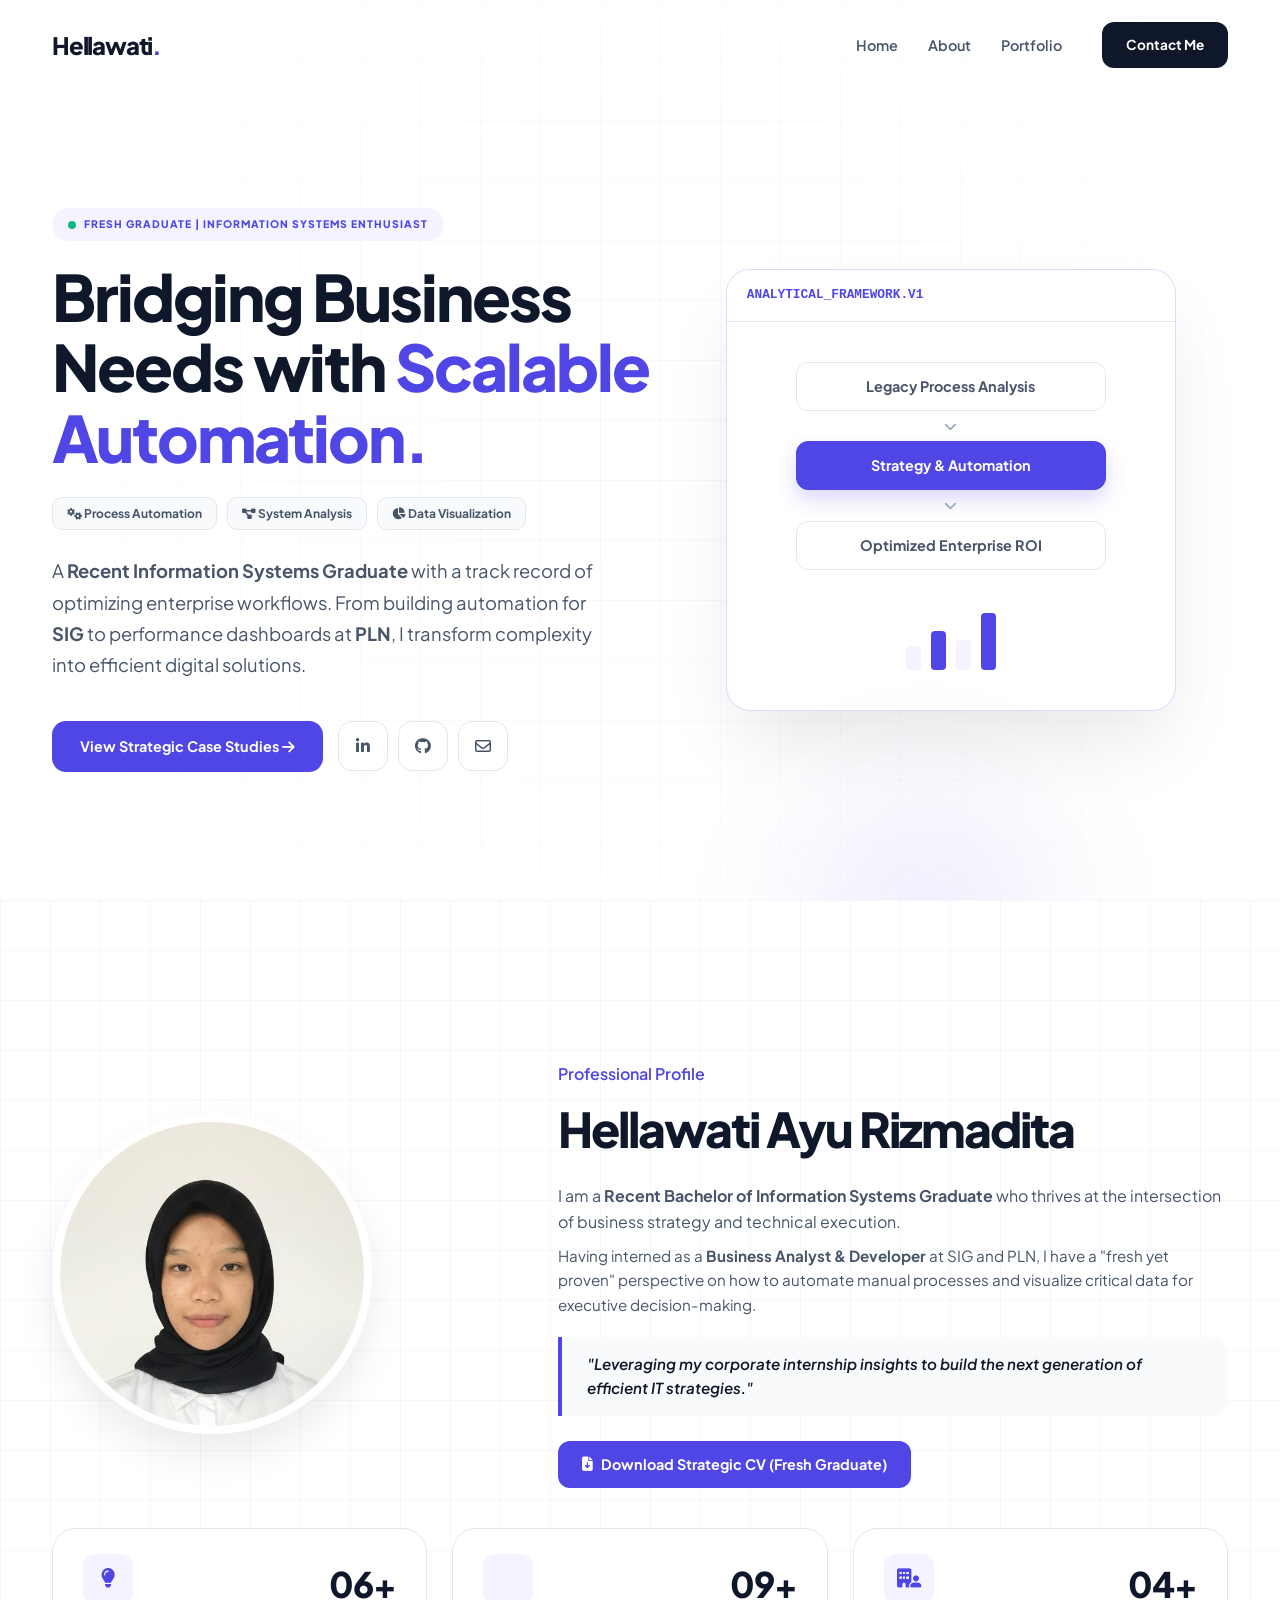
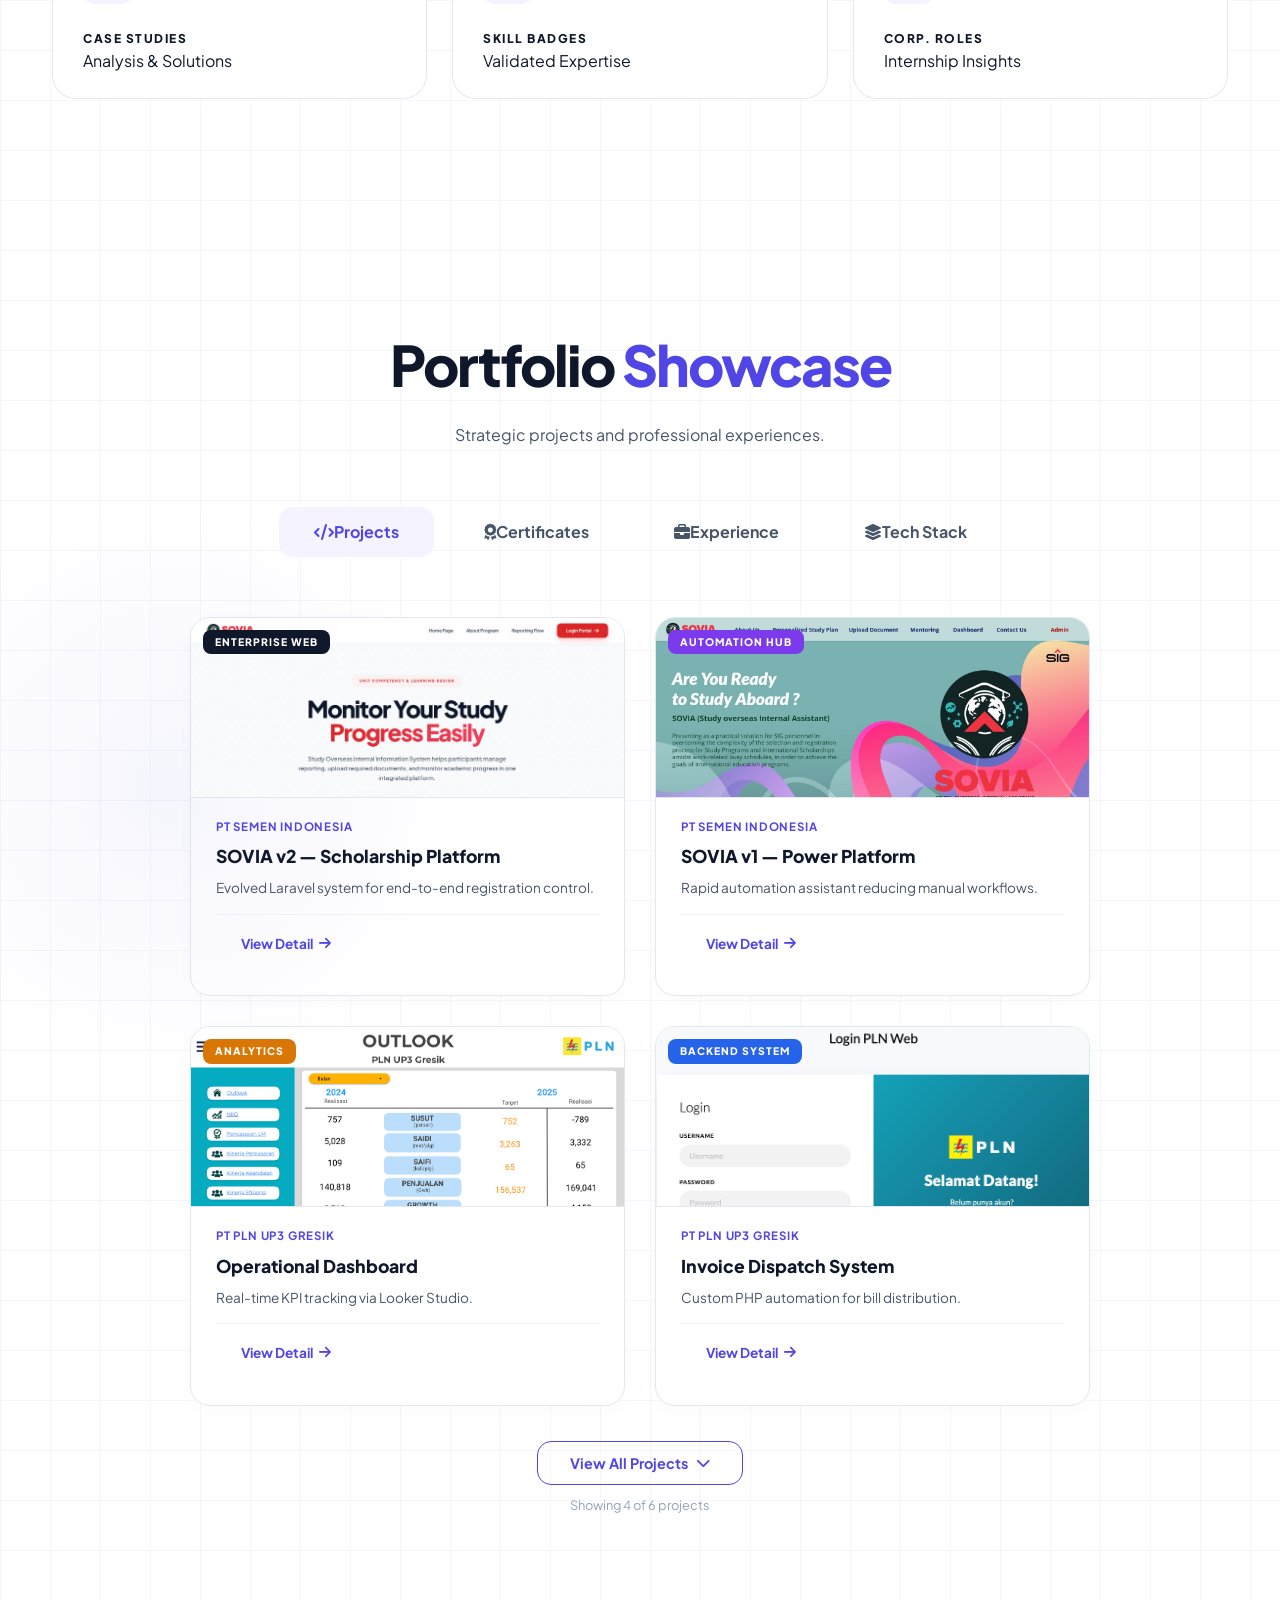
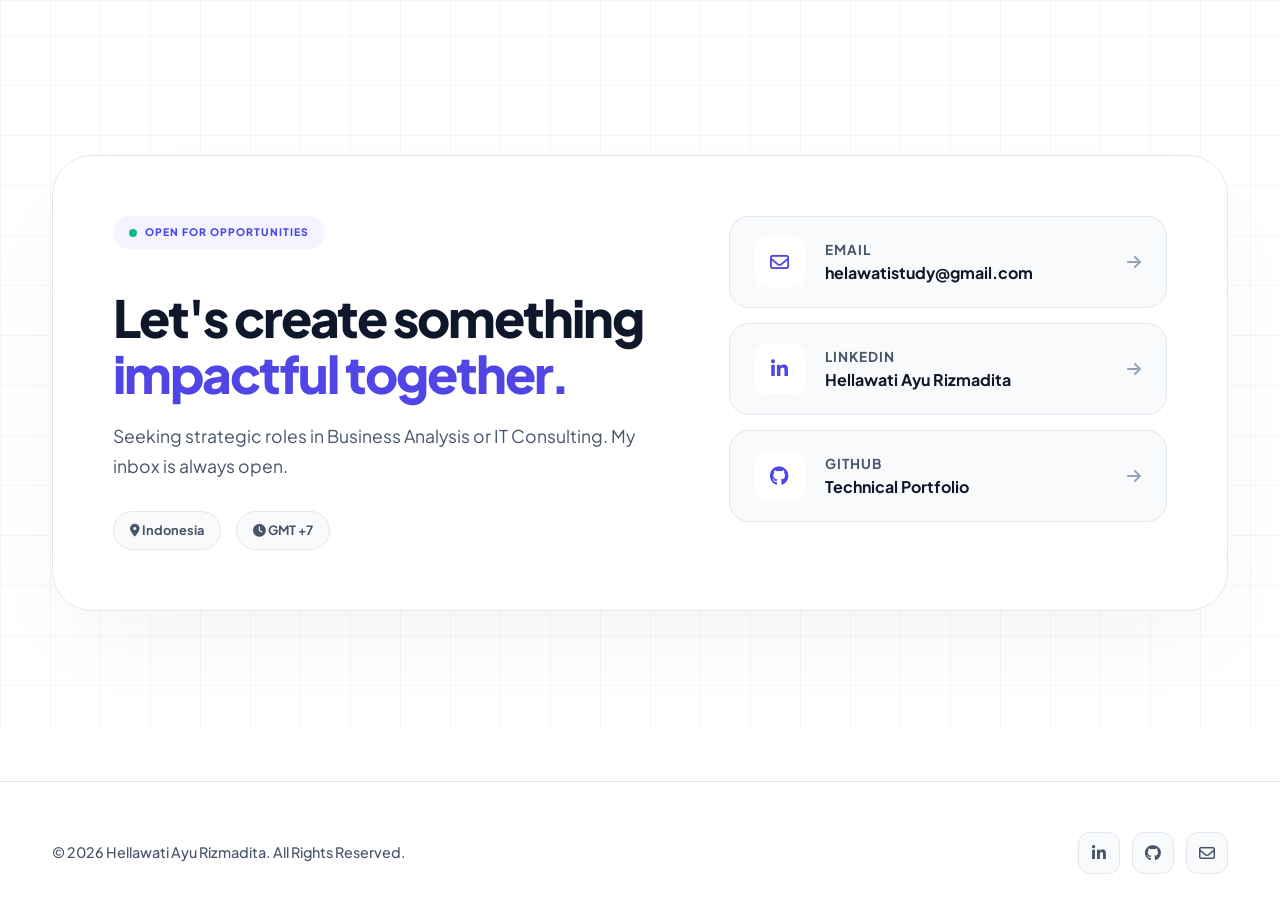
==== commit 6150e281: "Update portfolio" ====
--- a/index.html
+++ b/index.html
@@ -26,78 +26,124 @@
     </nav>
 
     <!-- Hero Section -->
-    <section class="hero grid-bg" id="home">
-        <div class="container hero-grid">
-            <div class="hero-left">
-                <div class="hero-status">
-                    <span class="status-dot"></span>
-                    <span class="status-text">Available for Strategic Roles</span>
-                </div>
-                <h1 class="hero-title">Bridging Business Needs with <span>Smart Technology.</span></h1>
-                <div class="tech-stack">
-                    <span class="tech-tag"><i class="fa-solid fa-magnifying-glass-chart"></i> System Analysis</span>
-                    <span class="tech-tag"><i class="fa-solid fa-gears"></i> Process Automation</span>
-                    <span class="tech-tag"><i class="fa-solid fa-lightbulb"></i> IT Consulting</span>
-                </div>
-                <p class="hero-subtitle">
-                    Information Systems professional specializing in <strong>enterprise workflow optimization</strong>. Transforming complex requirements into efficient digital solutions.
+<section class="hero grid-bg" id="home">
+    <div class="container hero-grid">
+        <div class="hero-left">
+            <div class="hero-status">
+                <span class="status-dot pulse"></span>
+                <!-- Identitas Fresh Graduate yang Aktif -->
+                <span class="status-text">Fresh Graduate | Information Systems Enthusiast</span>
+            </div>
+            
+            <!-- Headline Strategis: Menjembatani Bisnis & Teknologi -->
+            <h1 class="hero-title">Bridging Business Needs with <span>Scalable Automation.</span></h1>
+            
+            <div class="tech-stack">
+                <span class="tech-tag"><i class="fa-solid fa-gears"></i> Process Automation</span>
+                <span class="tech-tag"><i class="fa-solid fa-diagram-project"></i> System Analysis</span>
+                <span class="tech-tag"><i class="fa-solid fa-chart-pie"></i> Data Visualization</span>
+            </div>
+            
+            <p class="hero-subtitle">
+                A <strong>Recent Information Systems Graduate</strong> with a track record of optimizing enterprise workflows. From building automation for <strong>SIG</strong> to performance dashboards at <strong>PLN</strong>, I transform complexity into efficient digital solutions.
+            </p>
+            
+            <div class="hero-actions-group">
+                <a href="#projects" class="btn-glow">View Strategic Case Studies <i class="fa-solid fa-arrow-right"></i></a>
+                <div class="social-group">
+                    <a href="https://linkedin.com/in/hellawatiar" target="_blank" class="social-box" title="LinkedIn"><i class="fa-brands fa-linkedin-in"></i></a>
+                    <a href="https://github.com/hellaww" target="_blank" class="social-box" title="GitHub"><i class="fa-brands fa-github"></i></a>
+                    <a href="mailto:helawatistudy@gmail.com" class="social-box" title="Email"><i class="fa-regular fa-envelope"></i></a>
+                </div>
+            </div>
+        </div>
+
+        <div class="hero-right">
+            <!-- Visual Mockup: Framework Kerja Kamu di Industri (SIG/PLN) -->
+            <div class="analysis-mockup">
+                <div class="mockup-header"><div class="mockup-title">Analytical_Framework.v1</div></div>
+                <div class="mockup-body">
+                    <div class="process-flow">
+                        <div class="flow-item"><span>Legacy Process Analysis</span></div>
+                        <div class="flow-arrow"><i class="fa-solid fa-chevron-down"></i></div>
+                        <div class="flow-item highlight"><span>Strategy & Automation</span></div>
+                        <div class="flow-arrow"><i class="fa-solid fa-chevron-down"></i></div>
+                        <div class="flow-item"><span>Optimized Enterprise ROI</span></div>
+                    </div>
+                    <div class="mini-chart">
+                        <div class="bar" style="height: 40%"></div>
+                        <div class="bar" style="height: 65%"></div>
+                        <div class="bar" style="height: 50%"></div>
+                        <div class="bar" style="height: 95%; background: var(--primary);"></div>
+                    </div>
+                </div>
+            </div>
+            <div class="sphere-glow"></div>
+        </div>
+    </div>
+</section>
+
+<!-- About Section -->
+<section class="about-modern grid-bg" id="about">
+    <div class="container">
+        <div class="about-wrapper">
+            <div class="about-visual reveal">
+                <div class="circle-frame"><img src="images/Foto Formal.jpg" alt="Hellawati Ayu Rizmadita"></div>
+                <div class="photo-glow"></div>
+            </div>
+            <div class="about-text-content reveal">
+                <h2 class="hello-label">Professional Profile</h2>
+                <h1 class="name-display">Hellawati Ayu Rizmadita</h1>
+                
+                <p class="bio-text">
+                    I am a <strong>Recent Bachelor of Information Systems Graduate</strong> who thrives at the intersection of business strategy and technical execution.
                 </p>
-                <div class="hero-actions-group">
-                    <a href="#projects" class="btn-glow">View Strategic Solutions <i class="fa-solid fa-arrow-right"></i></a>
-                    <div class="social-group">
-                        <a href="https://linkedin.com/in/hellawatiar" target="_blank" class="social-box" title="LinkedIn"><i class="fa-brands fa-linkedin-in"></i></a>
-                        <a href="https://github.com/hellaww" target="_blank" class="social-box" title="GitHub"><i class="fa-brands fa-github"></i></a>
-                        <a href="mailto:helawatistudy@gmail.com" class="social-box" title="Email"><i class="fa-regular fa-envelope"></i></a>
-                    </div>
-                </div>
-            </div>
-            <div class="hero-right">
-                <div class="analysis-mockup">
-                    <div class="mockup-header"><div class="mockup-title">Strategic_Workflow_Analysis</div></div>
-                    <div class="mockup-body">
-                        <div class="process-flow">
-                            <div class="flow-item"><span>Business Needs</span></div>
-                            <div class="flow-arrow"><i class="fa-solid fa-chevron-down"></i></div>
-                            <div class="flow-item highlight"><span>IT Strategy & Analysis</span></div>
-                            <div class="flow-arrow"><i class="fa-solid fa-chevron-down"></i></div>
-                            <div class="flow-item"><span>Optimized Solution</span></div>
-                        </div>
-                        <div class="mini-chart">
-                            <div class="bar" style="height: 40%"></div><div class="bar" style="height: 70%"></div>
-                            <div class="bar" style="height: 50%"></div><div class="bar" style="height: 90%"></div>
-                        </div>
-                    </div>
-                </div>
-                <div class="sphere-glow"></div>
-            </div>
-        </div>
-    </section>
-
-    <!-- About Section -->
-    <section class="about-modern grid-bg" id="about">
-        <div class="container">
-            <div class="about-wrapper">
-                <div class="about-visual reveal">
-                    <div class="circle-frame"><img src="images/Foto Formal.jpg" alt="Hellawati Ayu"></div>
-                </div>
-                <div class="about-text-content reveal">
-                    <h2 class="hello-label">Strategic Profile</h2>
-                    <h1 class="name-display">Hellawati Ayu Rizmadita</h1>
-                    <p class="bio-text">I am an <strong>Information Systems professional</strong> dedicated to bridging the gap between business requirements and efficient technological solutions.</p>
-                    <p class="bio-text" style="margin-top: -10px; font-size: 0.95rem;">With a strong foundation in System Analysis and Process Optimization, I focus on delivering high-impact solutions that drive operational excellence.</p>
-                    <div class="modern-quote"><p>"Transforming business challenges into scalable digital strategies."</p></div>
-                    <div class="about-action-btns">
-                        <a href="files/CV_Hellawati Ayu Rizmadita.pdf" class="btn-indigo" target="_blank"><i class="fa-solid fa-file-arrow-down"></i> Download Full Resume</a>
-                    </div>
-                </div>
-            </div>
-            <div class="achievements-grid reveal">
-                <div class="achieve-card" onclick="location.href='#projects'"><div class="achieve-top"><div class="achieve-icon"><i class="fa-solid fa-diagram-project"></i></div><span class="achieve-val">06+</span></div><div class="achieve-info"><h4>SYSTEM PROJECTS</h4><p>Enterprise builds</p></div></div>
-                <div class="achieve-card" onclick="switchTab(event, 'certificates-content'); location.href='#projects'"><div class="achieve-top"><div class="achieve-icon"><i class="fa-solid fa-certificate"></i></div><span class="achieve-val">09+</span></div><div class="achieve-info"><h4>CERTIFICATIONS</h4><p>Skills validated</p></div></div>
-                <div class="achieve-card"><div class="achieve-top"><div class="achieve-icon"><i class="fa-solid fa-briefcase"></i></div><span class="achieve-val">04+</span></div><div class="achieve-info"><h4>PROFESSIONAL ROLES</h4><p>Industry roles</p></div></div>
-            </div>
-        </div>
-    </section>
+                <p class="bio-text" style="margin-top: -10px; font-size: 0.95rem;">
+                    Having interned as a <strong>Business Analyst & Developer</strong> at SIG and PLN, I have a "fresh yet proven" perspective on how to automate manual processes and visualize critical data for executive decision-making. 
+                </p>
+                
+                <div class="modern-quote">
+                    <p>"Leveraging my corporate internship insights to build the next generation of efficient IT strategies."</p>
+                </div>
+                
+                <div class="about-action-btns">
+                    <a href="files/CV_Hellawati Ayu Rizmadita.pdf" class="btn-indigo" target="_blank">
+                        <i class="fa-solid fa-file-arrow-down"></i> Download Strategic CV (Fresh Graduate)
+                    </a>
+                </div>
+            </div>
+        </div>
+
+        <div class="achievements-grid reveal">
+            <!-- Menampilkan case studies dari magang & kuliah -->
+            <div class="achieve-card" onclick="switchTab(event, 'projects-content'); location.href='#projects'">
+                <div class="achieve-top">
+                    <div class="achieve-icon"><i class="fa-solid fa-lightbulb"></i></div>
+                    <span class="achieve-val">06+</span>
+                </div>
+                <div class="achieve-info"><h4>CASE STUDIES</h4><p>Analysis & Solutions</p></div>
+            </div>
+
+            <!-- Sertifikasi kamu (BA/Automation) -->
+            <div class="achieve-card" onclick="switchTab(event, 'certificates-content'); location.href='#projects'">
+                <div class="achieve-top">
+                    <div class="achieve-icon"><i class="fa-solid fa-shield-check"></i></div>
+                    <span class="achieve-val">09+</span>
+                </div>
+                <div class="achieve-info"><h4>SKILL BADGES</h4><p>Validated Expertise</p></div>
+            </div>
+
+            <!-- Pengalaman magang & organisasi -->
+            <div class="achieve-card" onclick="switchTab(event, 'experience-content'); location.href='#projects'">
+                <div class="achieve-top">
+                    <div class="achieve-icon"><i class="fa-solid fa-building-user"></i></div>
+                    <span class="achieve-val">04+</span>
+                </div>
+                <div class="achieve-info"><h4>CORP. ROLES</h4><p>Internship Insights</p></div>
+            </div>
+        </div>
+    </div>
+</section>
 
     <!-- Portfolio Section -->
     <section class="portfolio-showcase grid-bg" id="projects">
@@ -288,21 +334,40 @@
             <div id="experience-content" class="tab-content">
                 <div class="exp-strategic-wrapper">
                     <!-- Exp 1 -->
-                    <div class="exp-strategic-item">
-                        <div class="exp-left-meta"><span class="exp-year-tag">2024 — 2026</span><div class="exp-status-pill">Chief Role</div></div>
-                        <div class="exp-right-card">
-                            <h3 class="exp-title-main">Chief Marketing Officer</h3>
-                            <p class="exp-subtitle-sub">Aerare Parfume · Strategic Marketing</p>
-                            <p class="exp-desc-p">Orchestrating end-to-end marketing ecosystems and promotional synergy.</p>
-                            <div class="exp-grid-gallery">
-                                <div class="grid-img-wrap" onclick="openCertModal(this)"><img src="images/aerare 1.jpeg"></div>
-                                <div class="grid-img-wrap" onclick="openCertModal(this)"><img src="images/aerare 2.jpeg"></div>
-                                <div class="grid-img-wrap exp-hidden" onclick="openCertModal(this)"><img src="images/aerare 3.jpeg"></div>
-                                <div class="grid-img-wrap exp-hidden" onclick="openCertModal(this)"><img src="images/aerare 4.jpeg"></div>
-                                <div class="grid-more-link" onclick="event.stopPropagation(); toggleExpGallery(this)"><span class="more-label">+ 2 More</span></div>
-                            </div>
-                        </div>
-                    </div>
+<div class="exp-strategic-item">
+    <div class="exp-left-meta">
+        <!-- Update periode sesuai LinkedIn -->
+        <span class="exp-year-tag">Oct 2024 — Jan 2026</span>
+        <div class="exp-status-pill">Chief Role</div>
+    </div>
+    <div class="exp-right-card">
+        <h3 class="exp-title-main">Chief Marketing Officer</h3>
+        <p class="exp-subtitle-sub">Aerare Parfume · Part-time (Remote)</p>
+        
+        <!-- Deskripsi yang ditingkatkan dari LinkedIn Anda -->
+        <p class="exp-desc-p">
+            Spearheaded <strong>integrated marketing strategies</strong> to effectively scale consumer reach. 
+            Engineered creative promotional campaigns across <strong>omni-channel platforms</strong>, 
+            including social media and e-commerce ecosystems. Responsible for orchestrating brand 
+            positioning to ensure long-term market relevance and a strong brand identity.
+        </p>
+        
+        <div class="exp-grid-gallery">
+            <div class="grid-img-wrap" onclick="openCertModal(this)">
+                <img src="images/aerare 1.jpeg" alt="Marketing Strategy">
+            </div>
+            <div class="grid-img-wrap" onclick="openCertModal(this)">
+                <img src="images/aerare 2.jpeg" alt="E-commerce Campaign">
+            </div>
+            <div class="grid-img-wrap" onclick="openCertModal(this)">
+                <img src="images/aerare 3.jpeg" alt="Social Media Branding">
+            </div>
+            <div class="grid-img-wrap" onclick="openCertModal(this)">
+                <img src="images/aerare 4.jpeg" alt="Brand Identity Analysis">
+            </div>
+        </div>
+    </div>
+</div>
                     <!-- Exp 2: PT PLN (Persero) -->
                     <div class="exp-strategic-item reveal">
                         <div class="exp-left-meta">
@@ -576,24 +641,28 @@
     const contents = document.querySelectorAll('.tab-content');
     contents.forEach(content => {
         content.classList.remove('active');
-        content.style.display = 'none'; // Paksa sembunyi
+        content.style.display = 'none';
     });
 
-    // 2. Hilangkan status active di semua tombol tab
+    // 2. Hilangkan status active di semua tombol tab (tab-item)
     const tabs = document.querySelectorAll('.tab-item');
     tabs.forEach(tab => {
         tab.classList.remove('active');
     });
 
-    // 3. Tampilkan ID yang dituju
+    // 3. Tampilkan konten yang dituju
     const target = document.getElementById(tabId);
     if (target) {
         target.classList.add('active');
-        target.style.display = 'block'; // Paksa tampil
+        target.style.display = 'block';
     }
 
-    // 4. Aktifkan tombol yang diklik
-    event.currentTarget.classList.add('active');
+    // 4. Cari tombol tab yang sesuai dengan tabId dan beri class active
+    // Ini agar saat klik kartu di atas, tombol navigasi di bawahnya ikut berubah
+    const targetTab = document.querySelector(`.tab-item[onclick*="${tabId}"]`);
+    if (targetTab) {
+        targetTab.classList.add('active');
+    }
 }
 // --- 4. SEE MORE PROJECTS (MEMPERBAIKI ERROR UPAH TIDAK MUNCUL) ---
 let pExpanded = false;
@@ -615,7 +684,7 @@
     hiddenCerts.forEach(c => c.classList.toggle('show-all', cExpanded));
     
     document.getElementById('certSeeMoreLabel').textContent = cExpanded ? 'Show Less' : 'View All Certificates';
-    document.querySelector('#certificates-content .cards-counter').textContent = `Showing ${cExpanded ? 9 : 3} of 12 certificates`;
+    document.querySelector('#certificates-content .cards-counter').textContent = `Showing ${cExpanded ? 12 : 3} of 12 certificates`;
 }
 
 // --- 6. MODAL SLIDER LOGIC ---
--- a/style.css
+++ b/style.css
@@ -1276,3 +1276,305 @@
     to { opacity: 1; transform: scale(1); }
 }
 
+/* ==========================================================================
+   9. MOBILE RESPONSIVE (DITAMBAHKAN)
+   ========================================================================== */
+
+@media (max-width: 768px) {
+    /* --- General Reset --- */
+    .container {
+        padding: 0 1.2rem;
+    }
+
+    /* --- Navigation --- */
+    nav {
+        height: 70px;
+    }
+    
+    .nav-links {
+        display: none; /* Sembunyikan link biasa, atau buat hamburger menu nantinya */
+    }
+
+    .nav-right {
+        gap: 15px;
+    }
+
+    /* --- Hero Section --- */
+    .hero {
+        height: auto;
+        min-height: 100vh;
+        padding-top: 100px;
+        padding-bottom: 50px;
+        text-align: center;
+    }
+
+    .hero-grid {
+        grid-template-columns: 1fr; /* Stack konten jadi satu kolom */
+        gap: 40px;
+    }
+
+    .hero-title {
+        font-size: 2.8rem; /* Perkecil font title */
+        letter-spacing: -1.5px;
+    }
+
+    .hero-subtitle {
+        margin: 0 auto 30px;
+        font-size: 1rem;
+    }
+
+    .hero-actions-group {
+        flex-direction: column; /* Tombol stack vertikal */
+        width: 100%;
+    }
+
+    .btn-glow, .btn-glow-outline {
+        width: 100%;
+        text-align: center;
+    }
+
+    .social-group {
+        justify-content: center;
+        margin-top: 20px;
+    }
+
+    /* --- Visual Mockup (Right Side Hero) --- */
+    .hero-visual-wrapper {
+        order: -1; /* Pindahkan visual ke atas judul di HP jika perlu */
+    }
+
+    .analysis-mockup {
+        max-width: 320px;
+        margin: 0 auto;
+    }
+
+    /* --- About Section --- */
+    .about-modern {
+        height: auto;
+        padding: 80px 0;
+    }
+
+    .about-wrapper {
+        grid-template-columns: 1fr;
+        text-align: center;
+        gap: 30px;
+    }
+
+    .circle-frame {
+        width: 200px;
+        height: 200px;
+        margin: 0 auto;
+    }
+
+    .name-display {
+        font-size: 2.2rem;
+    }
+
+    .achievements-grid {
+        grid-template-columns: 1fr; /* Achievement jadi satu baris satu-satu */
+        gap: 15px;
+    }
+
+    /* --- Portfolio Section --- */
+    .portfolio-showcase {
+        padding: 60px 0;
+    }
+
+    .showcase-title {
+        font-size: 2.2rem;
+    }
+
+    .showcase-tabs {
+        display: grid !important;
+        grid-template-columns: 1fr 1fr !important; /* Membagi 2 kolom rapi */
+        gap: 10px !important;
+        padding: 0 5px;
+    }
+
+    .tab-item {
+        width: 100% !important;
+        padding: 10px 5px !important;
+        font-size: 0.8rem !important;
+        justify-content: center !important;
+    }
+
+    .projects-grid {
+        grid-template-columns: 1fr; /* Card portfolio jadi satu kolom */
+        padding: 0 10px;
+    }
+
+    @media (max-width: 768px) {
+    /* --- 1. PERBAIKAN DASAR (DETAIL PAGE) --- */
+    .detail-body {
+        height: auto !important;
+        overflow: visible !important;
+    }
+
+    .detail-wrapper {
+        height: auto !important;
+        padding: 100px 1.5rem 60px !important; /* Beri ruang di atas untuk navigasi */
+        display: block !important; /* Matikan flex centering agar konten mengalir alami */
+    }
+
+    /* --- 2. NAVIGASI & BACK BUTTON --- */
+    .detail-nav {
+        flex-direction: column;
+        align-items: flex-start;
+        gap: 12px;
+        margin-bottom: 35px;
+    }
+
+    .btn-back {
+        padding: 8px 20px !important;
+        font-size: 0.8rem;
+    }
+
+    /* --- 3. JUDUL (SOLUSI TEKS BERTUMPUK) --- */
+    .project-title-large {
+        font-size: 2.2rem !important; /* Ukuran pas untuk HP */
+        line-height: 1.25 !important; /* KRUSIAL: Agar teks 'Official Website' tidak bertabrakan */
+        letter-spacing: -1px !important;
+        text-align: left !important;
+        margin-bottom: 20px !important;
+    }
+
+    .project-title-large span {
+        display: inline-block; /* Beri sedikit ruang antar kata berwarna */
+    }
+
+    /* --- 4. DESKRIPSI & STATS --- */
+    .project-long-desc {
+        font-size: 0.95rem;
+        line-height: 1.6;
+        color: var(--text-muted);
+        max-width: 100% !important;
+        margin-bottom: 30px;
+        text-align: left;
+    }
+
+    .detail-grid {
+        grid-template-columns: 1fr !important; /* Paksa jadi 1 kolom */
+        gap: 40px !important;
+    }
+
+    .stats-row {
+        flex-direction: column !important; /* Statistik (06 Tech, 08 Features) jadi vertikal */
+        gap: 15px !important;
+    }
+
+    .stat-card-mini {
+        width: 100%;
+        padding: 18px !important;
+    }
+
+    /* --- 5. GAMBAR MOCKUP --- */
+    .window-body {
+        height: 240px !important; /* Jangan terlalu tinggi di HP */
+    }
+
+    .window-mockup:hover .scroll-img {
+        transform: translateY(calc(-100% + 240px)) !important;
+    }
+
+    /* --- 6. TOMBOL ACTION (Live Preview / Repo) --- */
+    .action-row {
+        flex-direction: column;
+        gap: 12px;
+        margin-bottom: 40px;
+    }
+
+    .btn-primary-action, .btn-secondary-action {
+        width: 100% !important;
+        text-align: center !important;
+        justify-content: center;
+        padding: 14px !important;
+        font-size: 0.9rem;
+    }
+
+    /* List Fitur */
+    .features-ul li {
+        font-size: 0.9rem;
+        align-items: flex-start;
+    }
+}
+
+    /* --- Experience Section (Penyesuaian Tambahan) --- */
+    .exp-strategic-item {
+        grid-template-columns: 1fr !important; /* Paksa jadi 1 kolom (Tahun di atas, Konten di bawah) */
+        gap: 8px !important;
+        margin-bottom: 30px;
+    }
+
+    .exp-left-meta {
+        text-align: left !important; /* Tahun jadi rata kiri */
+        padding-top: 0 !important;
+    }
+
+    .exp-year-tag {
+        font-size: 1rem !important;
+        margin-bottom: 4px !important;
+    }
+
+    .exp-right-card {
+        padding: 20px !important; /* Perkecil padding dalam kartu agar teks luas */
+        width: 100% !important;
+    }
+
+    .exp-title-main {
+        font-size: 1.2rem !important; /* Ukuran judul jabatan lebih pas */
+        line-height: 1.3;
+    }
+    /* --- 3. PERBAIKAN GALLERY FOTO (Agar tidak meluap ke samping) --- */
+    .exp-grid-gallery {
+        display: flex !important;
+        flex-wrap: wrap !important; /* FOTO AKAN TURUN KE BAWAH JIKA PENUH */
+        gap: 10px !important;
+        margin-top: 15px;
+    }
+
+    .grid-img-wrap {
+        width: calc(33.33% - 10px) !important; /* 3 foto per baris di HP */
+        height: 70px !important;
+        flex-shrink: 0;
+    }
+
+    /* --- Contact Section --- */
+    .contact-wrapper-modern {
+        padding: 30px 20px;
+        border-radius: 25px;
+    }
+
+    .contact-heading {
+        font-size: 2rem;
+    }
+
+    .method-item {
+        padding: 15px;
+    }
+
+    .method-icon {
+        width: 40px;
+        height: 40px;
+        margin-right: 12px;
+    }
+
+    /* --- Modal Visual --- */
+    .modal-content, .cert-viewer-content {
+        width: 95%;
+    }
+    
+    .modal-main-view img {
+        max-height: 60vh;
+    }
+}
+
+/* Untuk layar sangat kecil (iPhone SE / Fold) */
+@media (max-width: 380px) {
+    .hero-title {
+        font-size: 2.2rem;
+    }
+    
+    .tab-item {
+        flex: 1 1 100%;
+    }
+}
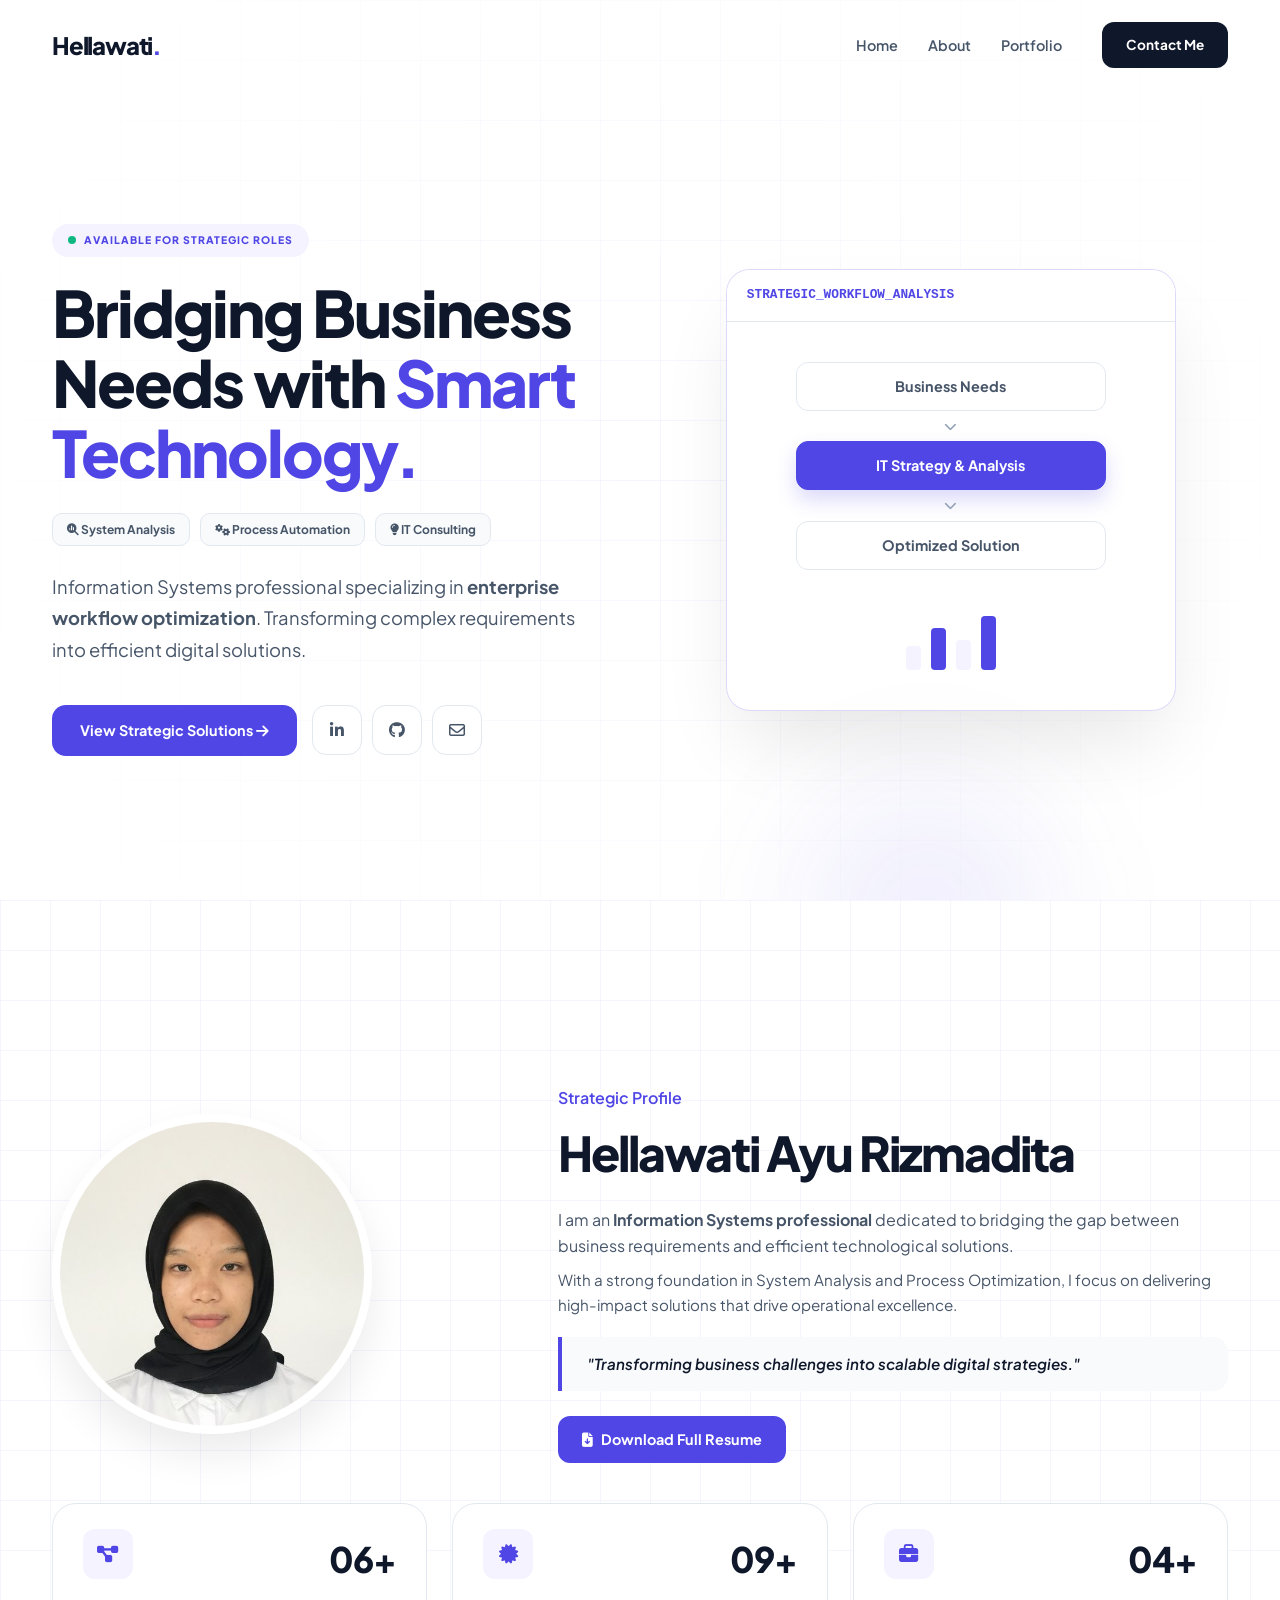
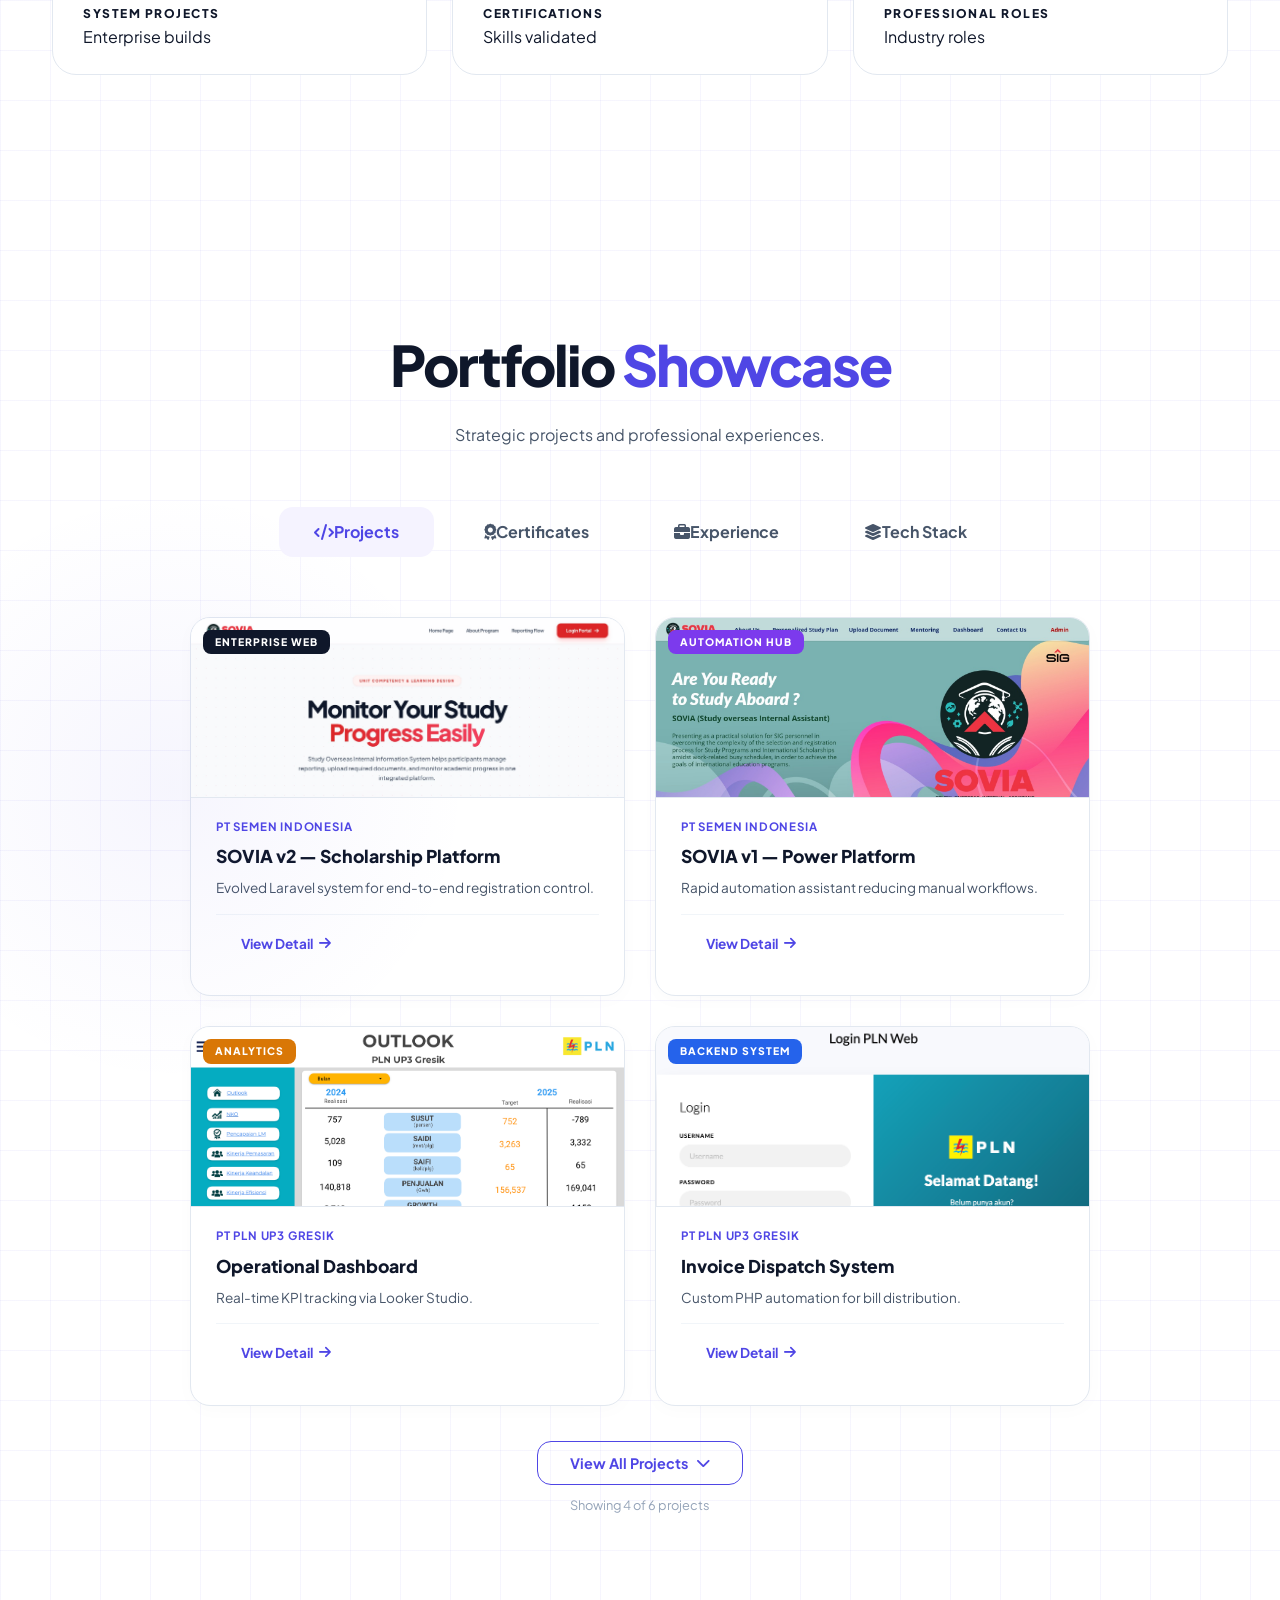
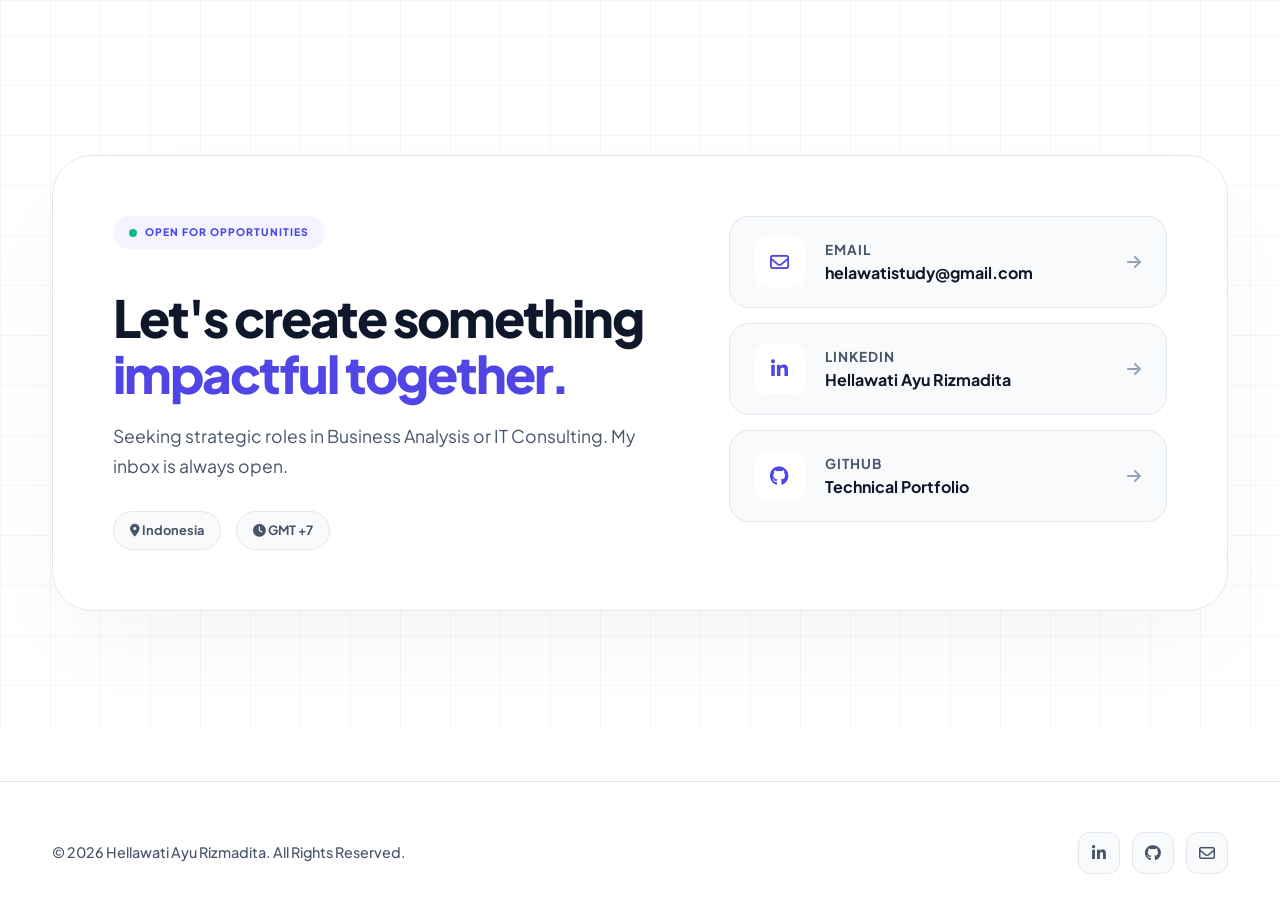
==== commit 0d522a37: "Update portfolio" ====
--- a/index.html
+++ b/index.html
@@ -26,124 +26,101 @@
     </nav>
 
     <!-- Hero Section -->
-<section class="hero grid-bg" id="home">
-    <div class="container hero-grid">
-        <div class="hero-left">
-            <div class="hero-status">
-                <span class="status-dot pulse"></span>
-                <!-- Identitas Fresh Graduate yang Aktif -->
-                <span class="status-text">Fresh Graduate | Information Systems Enthusiast</span>
-            </div>
-            
-            <!-- Headline Strategis: Menjembatani Bisnis & Teknologi -->
-            <h1 class="hero-title">Bridging Business Needs with <span>Scalable Automation.</span></h1>
-            
-            <div class="tech-stack">
-                <span class="tech-tag"><i class="fa-solid fa-gears"></i> Process Automation</span>
-                <span class="tech-tag"><i class="fa-solid fa-diagram-project"></i> System Analysis</span>
-                <span class="tech-tag"><i class="fa-solid fa-chart-pie"></i> Data Visualization</span>
-            </div>
-            
-            <p class="hero-subtitle">
-                A <strong>Recent Information Systems Graduate</strong> with a track record of optimizing enterprise workflows. From building automation for <strong>SIG</strong> to performance dashboards at <strong>PLN</strong>, I transform complexity into efficient digital solutions.
-            </p>
-            
-            <div class="hero-actions-group">
-                <a href="#projects" class="btn-glow">View Strategic Case Studies <i class="fa-solid fa-arrow-right"></i></a>
-                <div class="social-group">
-                    <a href="https://linkedin.com/in/hellawatiar" target="_blank" class="social-box" title="LinkedIn"><i class="fa-brands fa-linkedin-in"></i></a>
-                    <a href="https://github.com/hellaww" target="_blank" class="social-box" title="GitHub"><i class="fa-brands fa-github"></i></a>
-                    <a href="mailto:helawatistudy@gmail.com" class="social-box" title="Email"><i class="fa-regular fa-envelope"></i></a>
-                </div>
-            </div>
-        </div>
-
-        <div class="hero-right">
-            <!-- Visual Mockup: Framework Kerja Kamu di Industri (SIG/PLN) -->
-            <div class="analysis-mockup">
-                <div class="mockup-header"><div class="mockup-title">Analytical_Framework.v1</div></div>
-                <div class="mockup-body">
-                    <div class="process-flow">
-                        <div class="flow-item"><span>Legacy Process Analysis</span></div>
-                        <div class="flow-arrow"><i class="fa-solid fa-chevron-down"></i></div>
-                        <div class="flow-item highlight"><span>Strategy & Automation</span></div>
-                        <div class="flow-arrow"><i class="fa-solid fa-chevron-down"></i></div>
-                        <div class="flow-item"><span>Optimized Enterprise ROI</span></div>
-                    </div>
-                    <div class="mini-chart">
-                        <div class="bar" style="height: 40%"></div>
-                        <div class="bar" style="height: 65%"></div>
-                        <div class="bar" style="height: 50%"></div>
-                        <div class="bar" style="height: 95%; background: var(--primary);"></div>
-                    </div>
-                </div>
-            </div>
-            <div class="sphere-glow"></div>
-        </div>
-    </div>
-</section>
-
-<!-- About Section -->
-<section class="about-modern grid-bg" id="about">
-    <div class="container">
-        <div class="about-wrapper">
-            <div class="about-visual reveal">
-                <div class="circle-frame"><img src="images/Foto Formal.jpg" alt="Hellawati Ayu Rizmadita"></div>
-                <div class="photo-glow"></div>
-            </div>
-            <div class="about-text-content reveal">
-                <h2 class="hello-label">Professional Profile</h2>
-                <h1 class="name-display">Hellawati Ayu Rizmadita</h1>
-                
-                <p class="bio-text">
-                    I am a <strong>Recent Bachelor of Information Systems Graduate</strong> who thrives at the intersection of business strategy and technical execution.
+    <section class="hero grid-bg" id="home">
+        <div class="container hero-grid">
+            <div class="hero-left">
+                <div class="hero-status">
+                    <span class="status-dot"></span>
+                    <span class="status-text">Available for Strategic Roles</span>
+                </div>
+                <h1 class="hero-title">Bridging Business Needs with <span>Smart Technology.</span></h1>
+                <div class="tech-stack">
+                    <span class="tech-tag"><i class="fa-solid fa-magnifying-glass-chart"></i> System Analysis</span>
+                    <span class="tech-tag"><i class="fa-solid fa-gears"></i> Process Automation</span>
+                    <span class="tech-tag"><i class="fa-solid fa-lightbulb"></i> IT Consulting</span>
+                </div>
+                <p class="hero-subtitle">
+                    Information Systems professional specializing in <strong>enterprise workflow optimization</strong>. Transforming complex requirements into efficient digital solutions.
                 </p>
-                <p class="bio-text" style="margin-top: -10px; font-size: 0.95rem;">
-                    Having interned as a <strong>Business Analyst & Developer</strong> at SIG and PLN, I have a "fresh yet proven" perspective on how to automate manual processes and visualize critical data for executive decision-making. 
-                </p>
-                
-                <div class="modern-quote">
-                    <p>"Leveraging my corporate internship insights to build the next generation of efficient IT strategies."</p>
-                </div>
-                
-                <div class="about-action-btns">
-                    <a href="files/CV_Hellawati Ayu Rizmadita.pdf" class="btn-indigo" target="_blank">
-                        <i class="fa-solid fa-file-arrow-down"></i> Download Strategic CV (Fresh Graduate)
-                    </a>
-                </div>
-            </div>
-        </div>
-
-        <div class="achievements-grid reveal">
-            <!-- Menampilkan case studies dari magang & kuliah -->
-            <div class="achieve-card" onclick="switchTab(event, 'projects-content'); location.href='#projects'">
-                <div class="achieve-top">
-                    <div class="achieve-icon"><i class="fa-solid fa-lightbulb"></i></div>
-                    <span class="achieve-val">06+</span>
-                </div>
-                <div class="achieve-info"><h4>CASE STUDIES</h4><p>Analysis & Solutions</p></div>
-            </div>
-
-            <!-- Sertifikasi kamu (BA/Automation) -->
-            <div class="achieve-card" onclick="switchTab(event, 'certificates-content'); location.href='#projects'">
-                <div class="achieve-top">
-                    <div class="achieve-icon"><i class="fa-solid fa-shield-check"></i></div>
-                    <span class="achieve-val">09+</span>
-                </div>
-                <div class="achieve-info"><h4>SKILL BADGES</h4><p>Validated Expertise</p></div>
-            </div>
-
-            <!-- Pengalaman magang & organisasi -->
-            <div class="achieve-card" onclick="switchTab(event, 'experience-content'); location.href='#projects'">
-                <div class="achieve-top">
-                    <div class="achieve-icon"><i class="fa-solid fa-building-user"></i></div>
-                    <span class="achieve-val">04+</span>
-                </div>
-                <div class="achieve-info"><h4>CORP. ROLES</h4><p>Internship Insights</p></div>
-            </div>
-        </div>
-    </div>
-</section>
+                <div class="hero-actions-group">
+                    <a href="#projects" class="btn-glow">View Strategic Solutions <i class="fa-solid fa-arrow-right"></i></a>
+                    <div class="social-group">
+                        <a href="https://linkedin.com/in/hellawatiar" target="_blank" class="social-box" title="LinkedIn"><i class="fa-brands fa-linkedin-in"></i></a>
+                        <a href="https://github.com/hellaww" target="_blank" class="social-box" title="GitHub"><i class="fa-brands fa-github"></i></a>
+                        <a href="mailto:helawatistudy@gmail.com" class="social-box" title="Email"><i class="fa-regular fa-envelope"></i></a>
+                    </div>
+                </div>
+            </div>
+            <div class="hero-right">
+                <div class="analysis-mockup">
+                    <div class="mockup-header"><div class="mockup-title">Strategic_Workflow_Analysis</div></div>
+                    <div class="mockup-body">
+                        <div class="process-flow">
+                            <div class="flow-item"><span>Business Needs</span></div>
+                            <div class="flow-arrow"><i class="fa-solid fa-chevron-down"></i></div>
+                            <div class="flow-item highlight"><span>IT Strategy & Analysis</span></div>
+                            <div class="flow-arrow"><i class="fa-solid fa-chevron-down"></i></div>
+                            <div class="flow-item"><span>Optimized Solution</span></div>
+                        </div>
+                        <div class="mini-chart">
+                            <div class="bar" style="height: 40%"></div><div class="bar" style="height: 70%"></div>
+                            <div class="bar" style="height: 50%"></div><div class="bar" style="height: 90%"></div>
+                        </div>
+                    </div>
+                </div>
+                <div class="sphere-glow"></div>
+            </div>
+        </div>
+    </section>
+
+    <!-- About Section -->
+    <section class="about-modern grid-bg" id="about">
+        <div class="container">
+            <div class="about-wrapper">
+                <div class="about-visual reveal">
+                    <div class="circle-frame"><img src="images/Foto Formal.jpg" alt="Hellawati Ayu"></div>
+                </div>
+                <div class="about-text-content reveal">
+                    <h2 class="hello-label">Strategic Profile</h2>
+                    <h1 class="name-display">Hellawati Ayu Rizmadita</h1>
+                    <p class="bio-text">I am an <strong>Information Systems professional</strong> dedicated to bridging the gap between business requirements and efficient technological solutions.</p>
+                    <p class="bio-text" style="margin-top: -10px; font-size: 0.95rem;">With a strong foundation in System Analysis and Process Optimization, I focus on delivering high-impact solutions that drive operational excellence.</p>
+                    <div class="modern-quote"><p>"Transforming business challenges into scalable digital strategies."</p></div>
+                    <div class="about-action-btns">
+                        <a href="files/CV_Hellawati Ayu Rizmadita.pdf" class="btn-indigo" target="_blank"><i class="fa-solid fa-file-arrow-down"></i> Download Full Resume</a>
+                    </div>
+                </div>
+            </div>
+            <div class="achievements-grid reveal">
+    <!-- Tambahkan switchTab di sini agar konten berubah kembali ke Projects -->
+    <div class="achieve-card" onclick="switchTab(event, 'projects-content'); location.href='#projects'">
+        <div class="achieve-top">
+            <div class="achieve-icon"><i class="fa-solid fa-diagram-project"></i></div>
+            <span class="achieve-val">06+</span>
+        </div>
+        <div class="achieve-info"><h4>SYSTEM PROJECTS</h4><p>Enterprise builds</p></div>
+    </div>
+
+    <!-- Sertifikat -->
+    <div class="achieve-card" onclick="switchTab(event, 'certificates-content'); location.href='#projects'">
+        <div class="achieve-top">
+            <div class="achieve-icon"><i class="fa-solid fa-certificate"></i></div>
+            <span class="achieve-val">09+</span>
+        </div>
+        <div class="achieve-info"><h4>CERTIFICATIONS</h4><p>Skills validated</p></div>
+    </div>
+
+    <!-- Professional Roles -->
+    <div class="achieve-card" onclick="switchTab(event, 'experience-content'); location.href='#projects'">
+        <div class="achieve-top">
+            <div class="achieve-icon"><i class="fa-solid fa-briefcase"></i></div>
+            <span class="achieve-val">04+</span>
+        </div>
+        <div class="achieve-info"><h4>PROFESSIONAL ROLES</h4><p>Industry roles</p></div>
+    </div>
+</div>
+        </div>
+    </section>
 
     <!-- Portfolio Section -->
     <section class="portfolio-showcase grid-bg" id="projects">
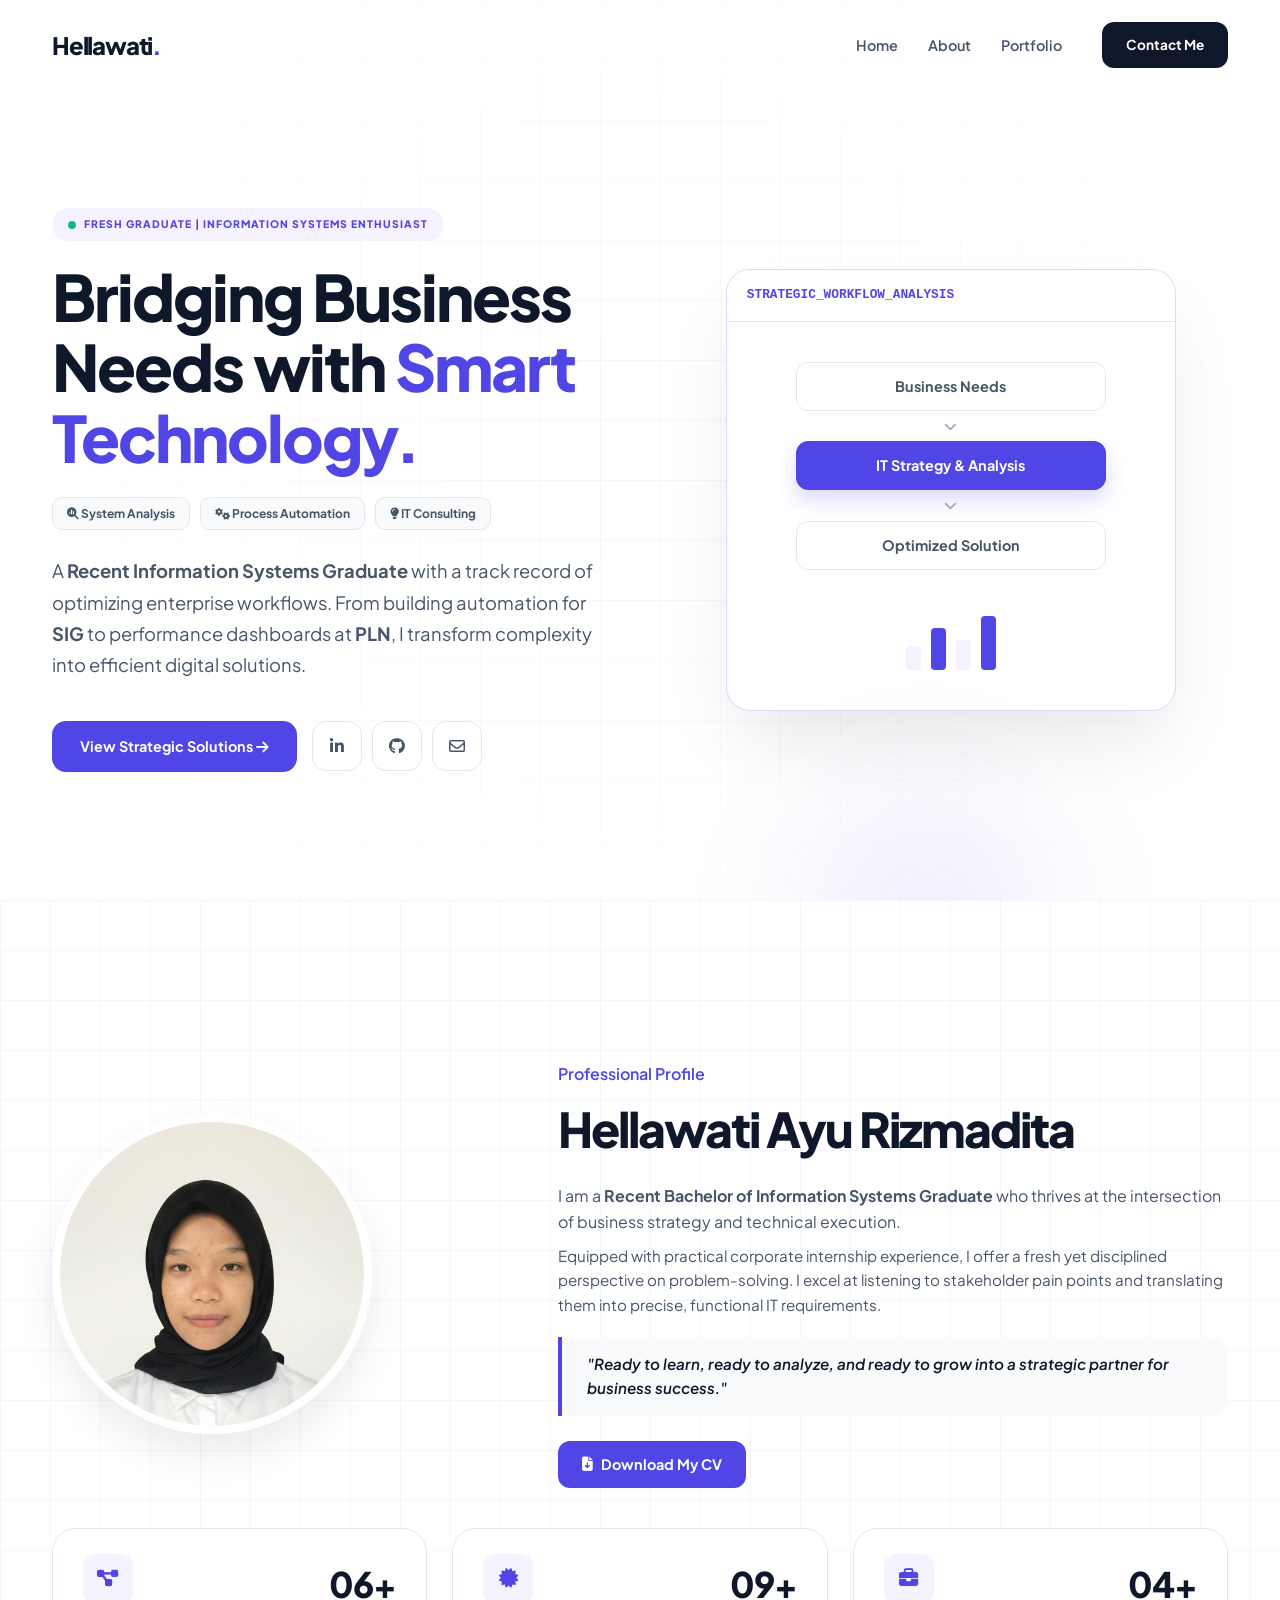
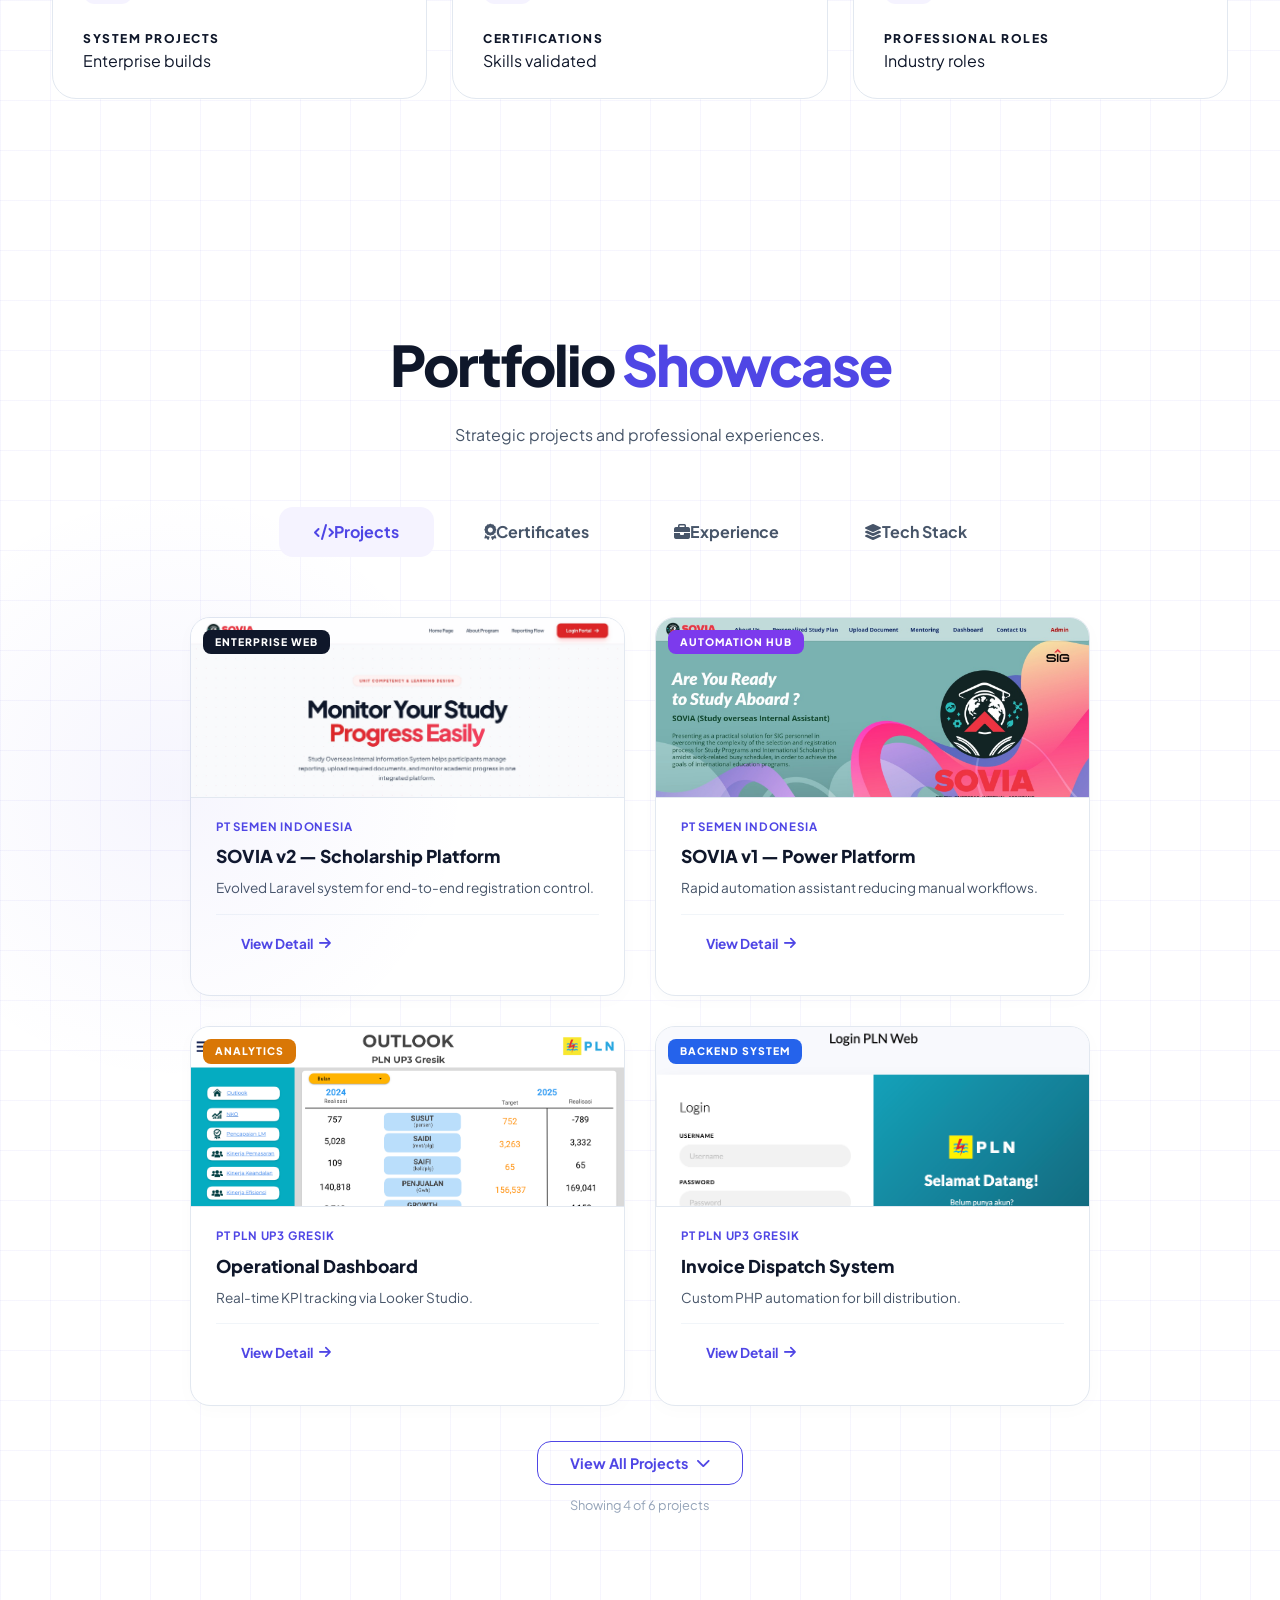
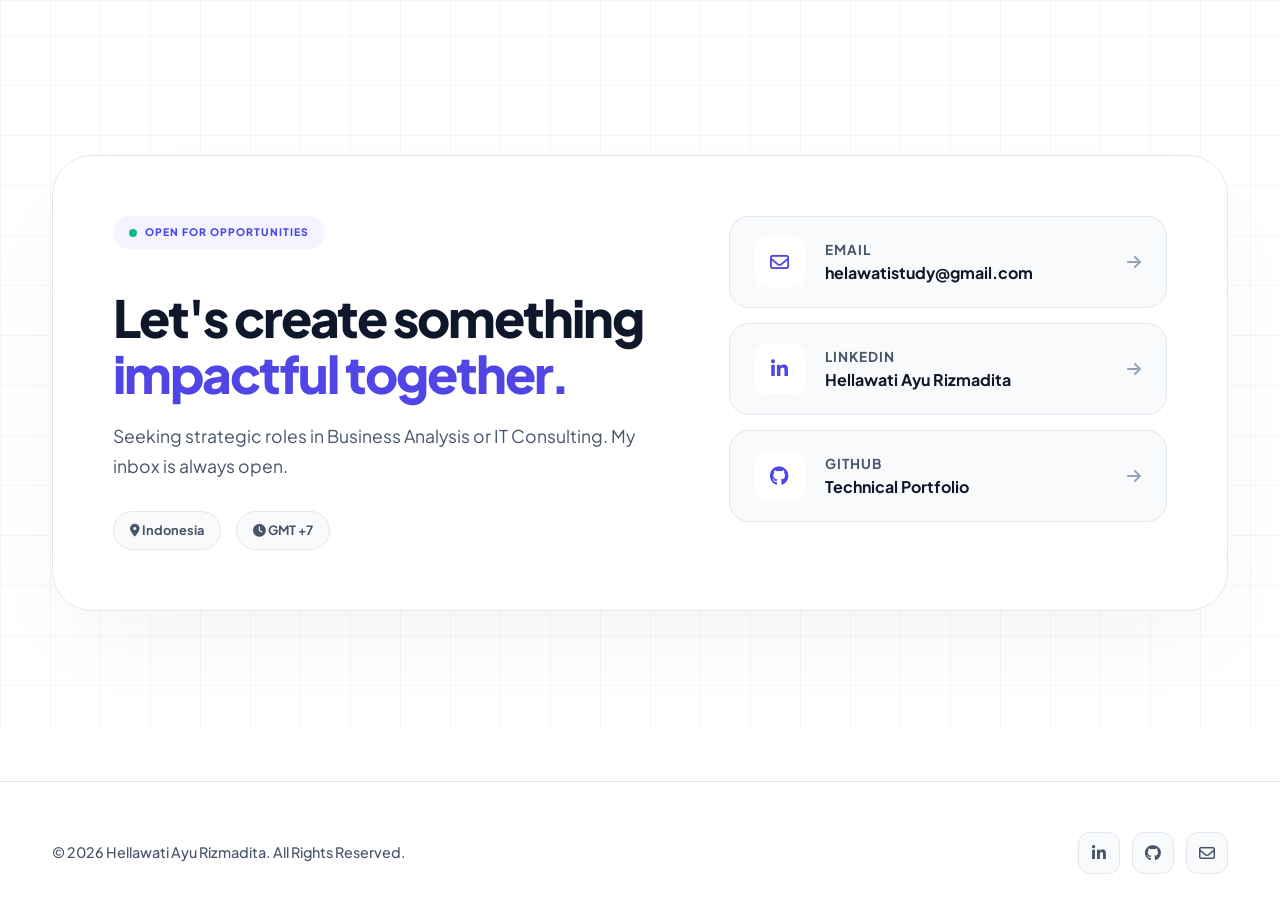
==== commit d2f0727d: "Update portfolio" ====
--- a/index.html
+++ b/index.html
@@ -31,7 +31,7 @@
             <div class="hero-left">
                 <div class="hero-status">
                     <span class="status-dot"></span>
-                    <span class="status-text">Available for Strategic Roles</span>
+                    <span class="status-text">Fresh Graduate | Information Systems Enthusiast</span>
                 </div>
                 <h1 class="hero-title">Bridging Business Needs with <span>Smart Technology.</span></h1>
                 <div class="tech-stack">
@@ -40,7 +40,7 @@
                     <span class="tech-tag"><i class="fa-solid fa-lightbulb"></i> IT Consulting</span>
                 </div>
                 <p class="hero-subtitle">
-                    Information Systems professional specializing in <strong>enterprise workflow optimization</strong>. Transforming complex requirements into efficient digital solutions.
+                    A <strong>Recent Information Systems Graduate</strong> with a track record of optimizing enterprise workflows. From building automation for <strong>SIG</strong> to performance dashboards at <strong>PLN</strong>, I transform complexity into efficient digital solutions.
                 </p>
                 <div class="hero-actions-group">
                     <a href="#projects" class="btn-glow">View Strategic Solutions <i class="fa-solid fa-arrow-right"></i></a>
@@ -81,13 +81,17 @@
                     <div class="circle-frame"><img src="images/Foto Formal.jpg" alt="Hellawati Ayu"></div>
                 </div>
                 <div class="about-text-content reveal">
-                    <h2 class="hello-label">Strategic Profile</h2>
+                    <h2 class="hello-label">Professional Profile</h2>
                     <h1 class="name-display">Hellawati Ayu Rizmadita</h1>
-                    <p class="bio-text">I am an <strong>Information Systems professional</strong> dedicated to bridging the gap between business requirements and efficient technological solutions.</p>
-                    <p class="bio-text" style="margin-top: -10px; font-size: 0.95rem;">With a strong foundation in System Analysis and Process Optimization, I focus on delivering high-impact solutions that drive operational excellence.</p>
-                    <div class="modern-quote"><p>"Transforming business challenges into scalable digital strategies."</p></div>
+                    <p class="bio-text">
+    I am a <strong>Recent Bachelor of Information Systems Graduate</strong> who thrives at the intersection of business strategy and technical execution.
+</p>
+<p class="bio-text" style="margin-top: -10px; font-size: 0.95rem;">
+    Equipped with practical corporate internship experience, I offer a fresh yet disciplined perspective on problem-solving. I excel at listening to stakeholder pain points and translating them into precise, functional IT requirements.
+</p>
+                    <div class="modern-quote"><p>"Ready to learn, ready to analyze, and ready to grow into a strategic partner for business success."</p></div>
                     <div class="about-action-btns">
-                        <a href="files/CV_Hellawati Ayu Rizmadita.pdf" class="btn-indigo" target="_blank"><i class="fa-solid fa-file-arrow-down"></i> Download Full Resume</a>
+                        <a href="files/CV_Hellawati Ayu Rizmadita.pdf" class="btn-indigo" target="_blank"><i class="fa-solid fa-file-arrow-down"></i> Download My CV</a>
                     </div>
                 </div>
             </div>
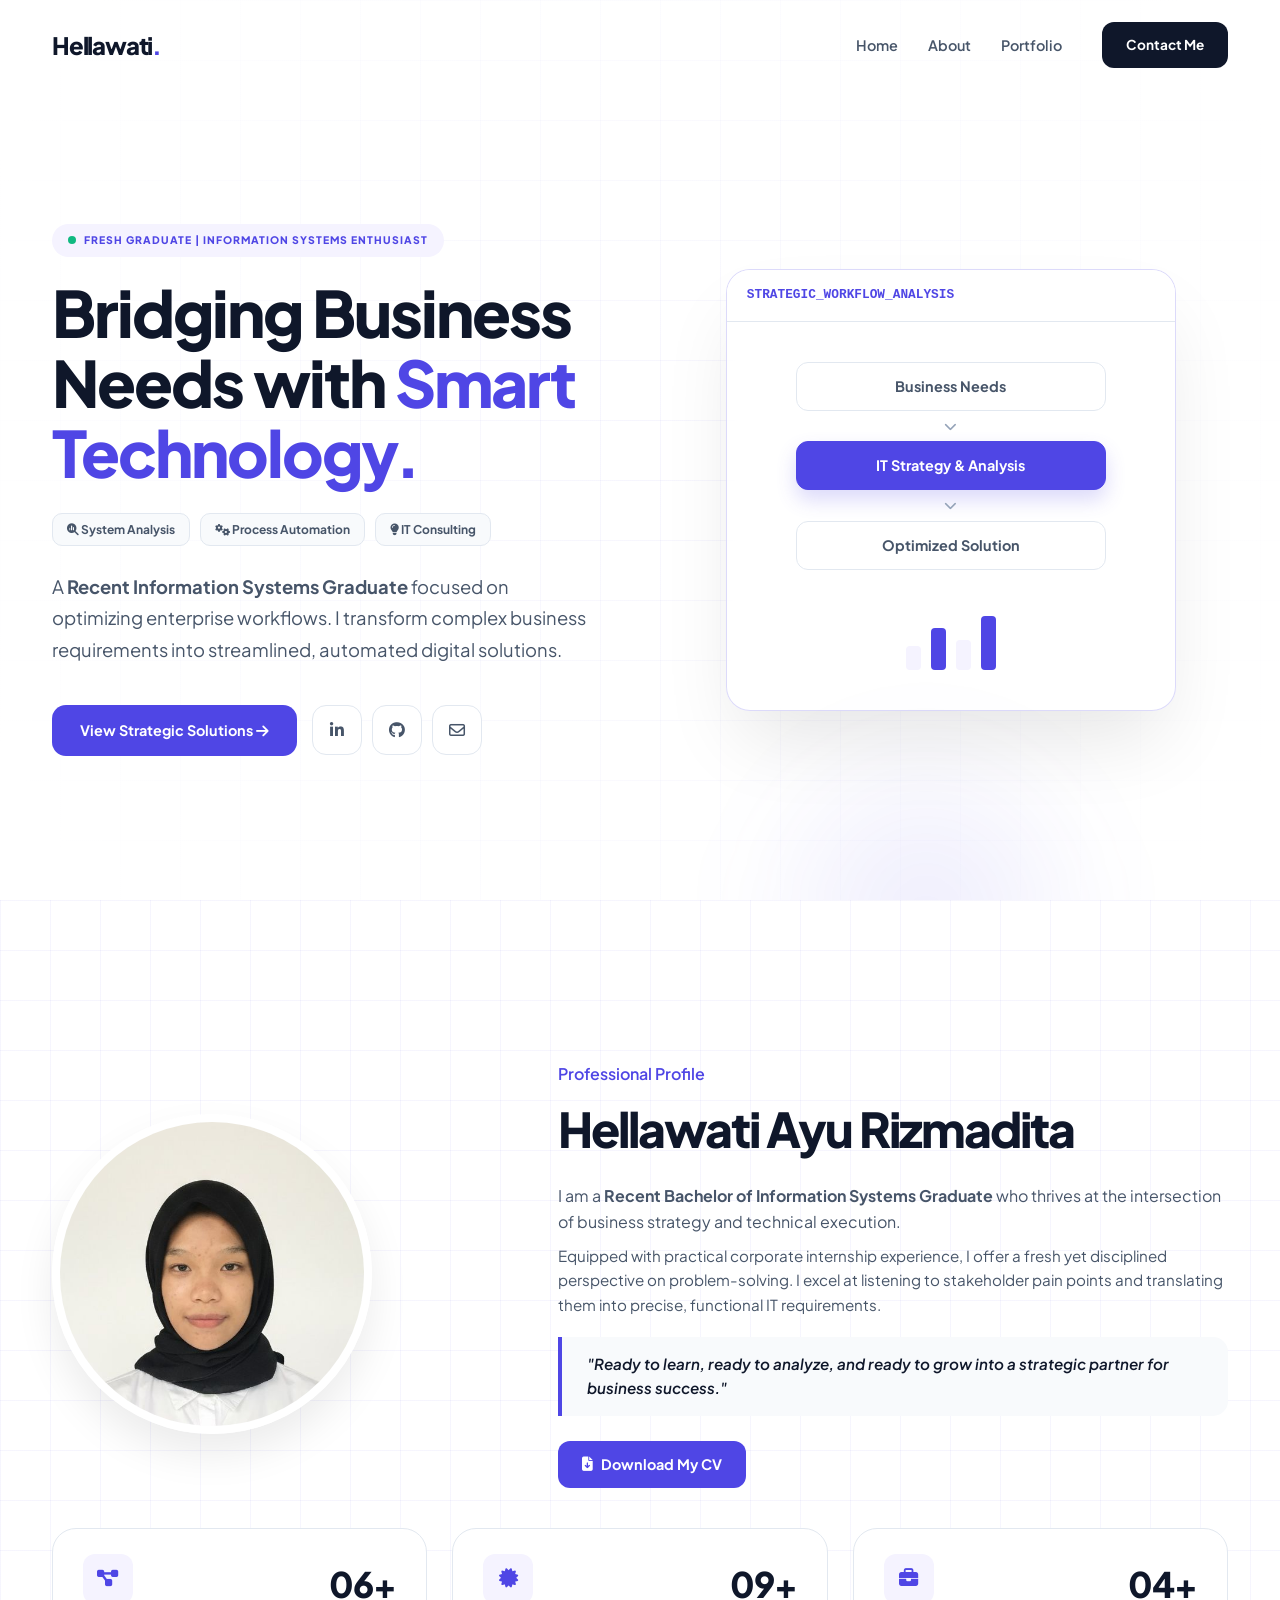
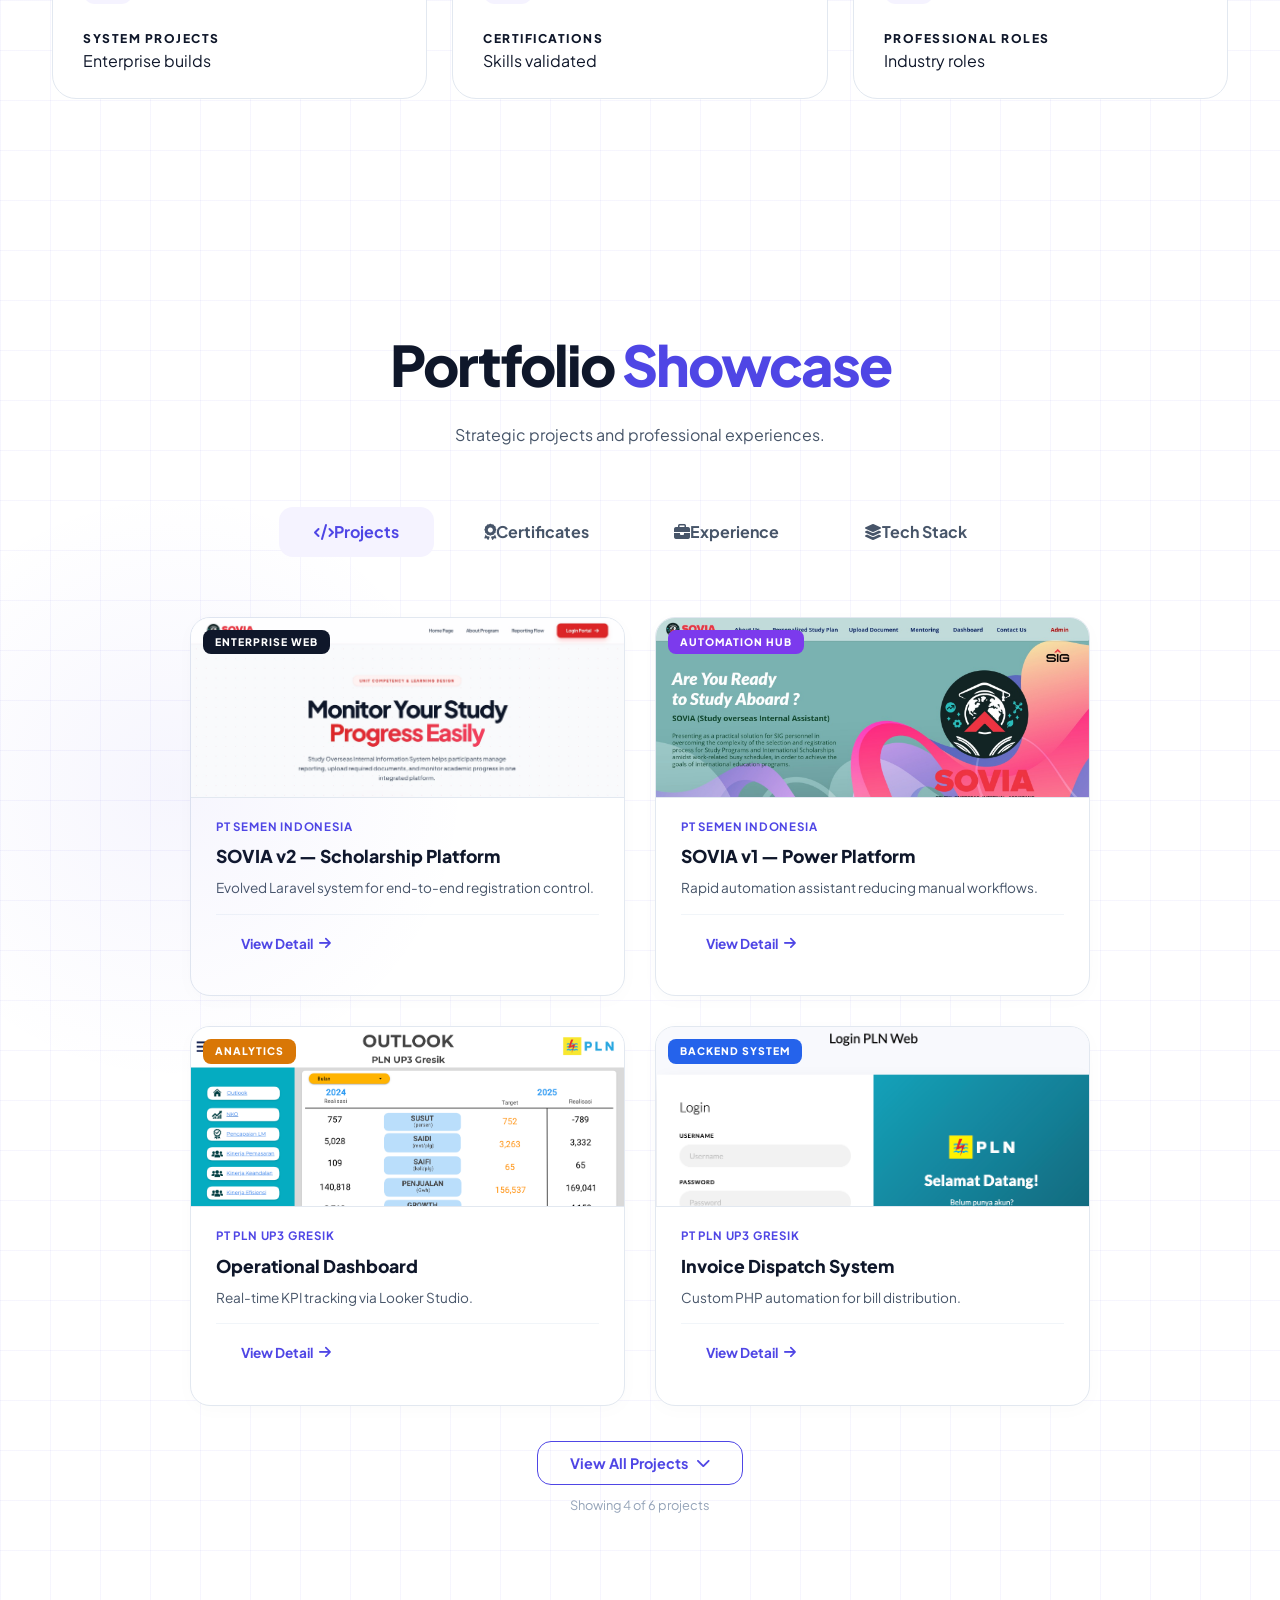
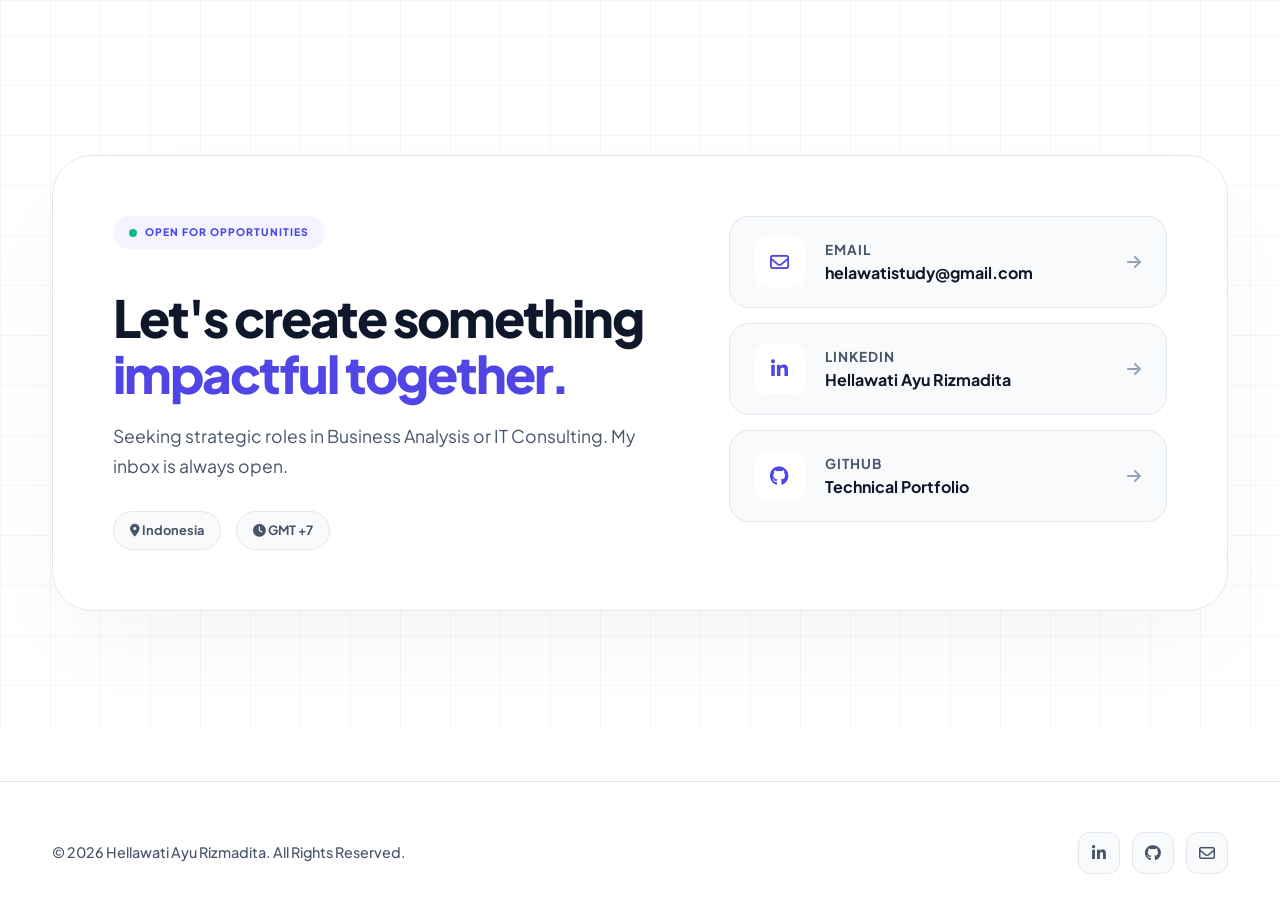
==== commit 8ae334ba: "Update portofolio" ====
--- a/index.html
+++ b/index.html
@@ -40,8 +40,8 @@
                     <span class="tech-tag"><i class="fa-solid fa-lightbulb"></i> IT Consulting</span>
                 </div>
                 <p class="hero-subtitle">
-                    A <strong>Recent Information Systems Graduate</strong> with a track record of optimizing enterprise workflows. From building automation for <strong>SIG</strong> to performance dashboards at <strong>PLN</strong>, I transform complexity into efficient digital solutions.
-                </p>
+    A <strong>Recent Information Systems Graduate</strong> focused on optimizing enterprise workflows. I transform complex business requirements into streamlined, automated digital solutions.
+</p>
                 <div class="hero-actions-group">
                     <a href="#projects" class="btn-glow">View Strategic Solutions <i class="fa-solid fa-arrow-right"></i></a>
                     <div class="social-group">
